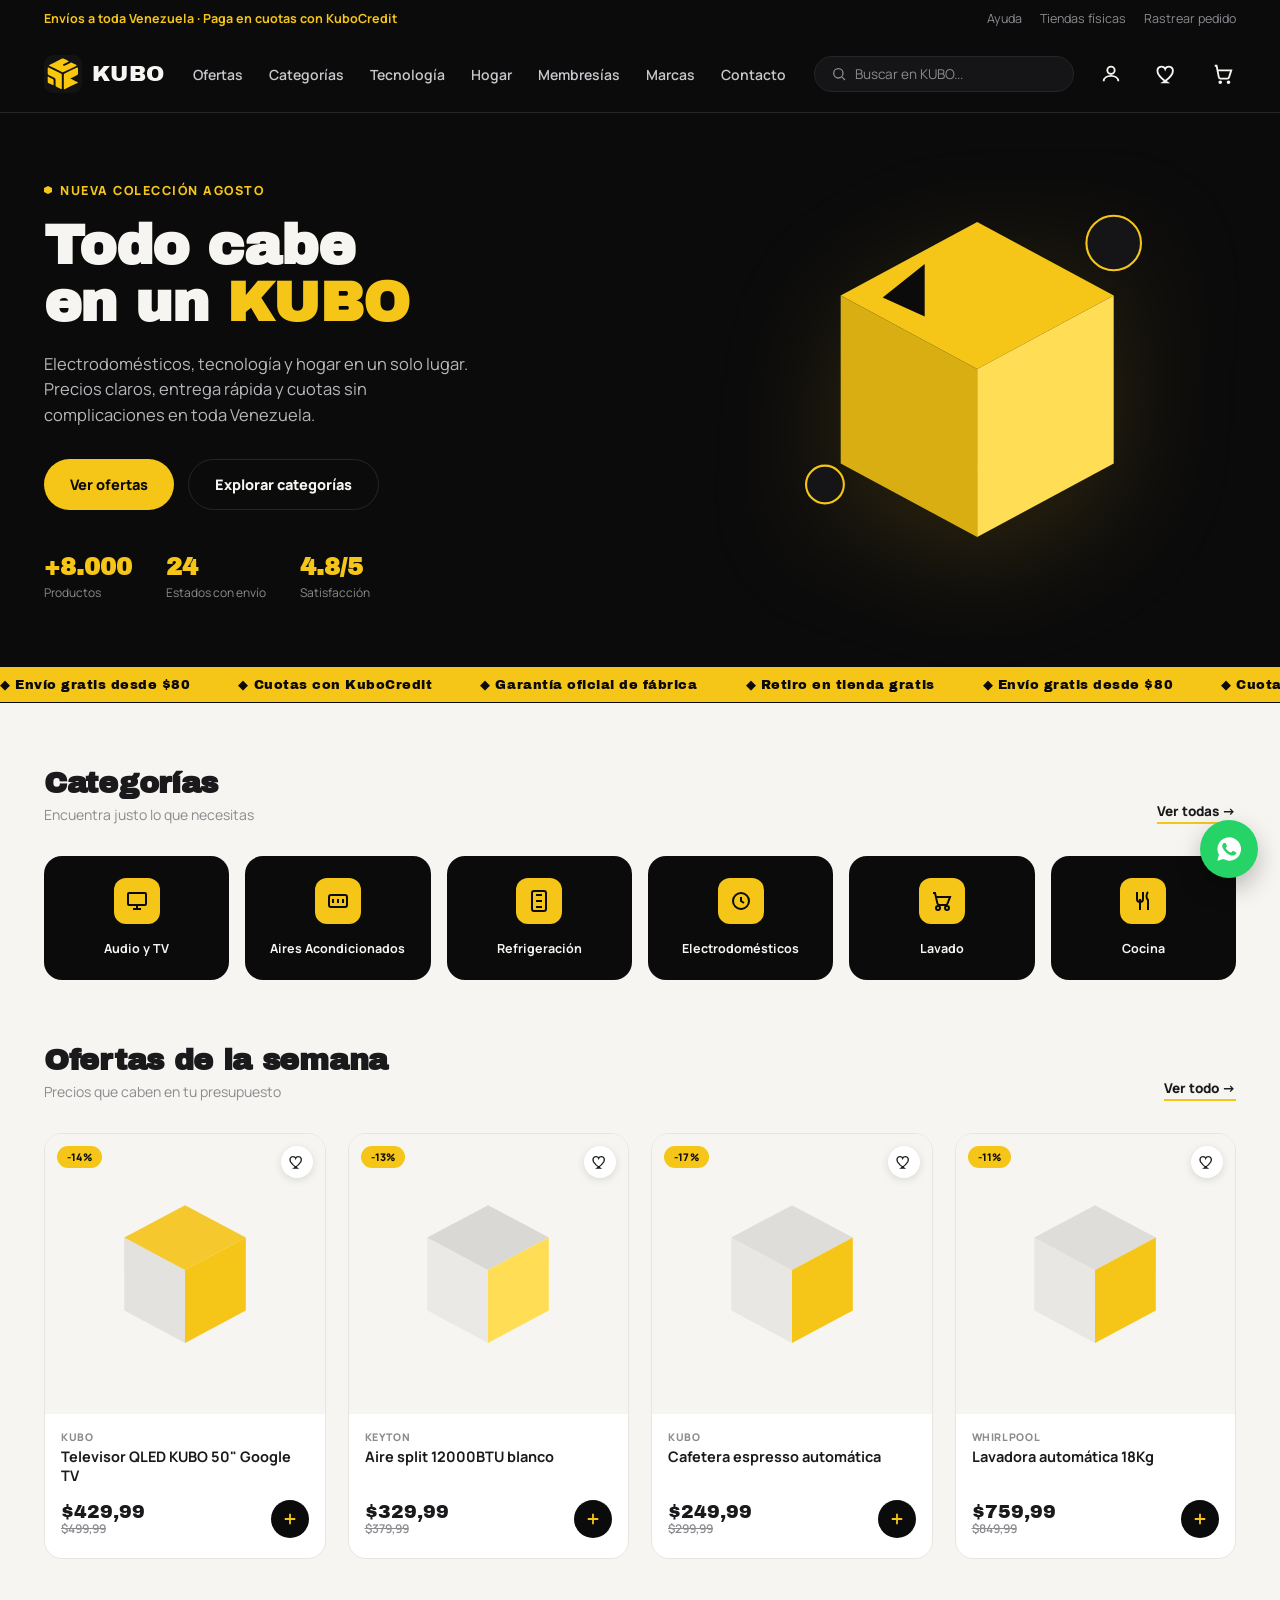
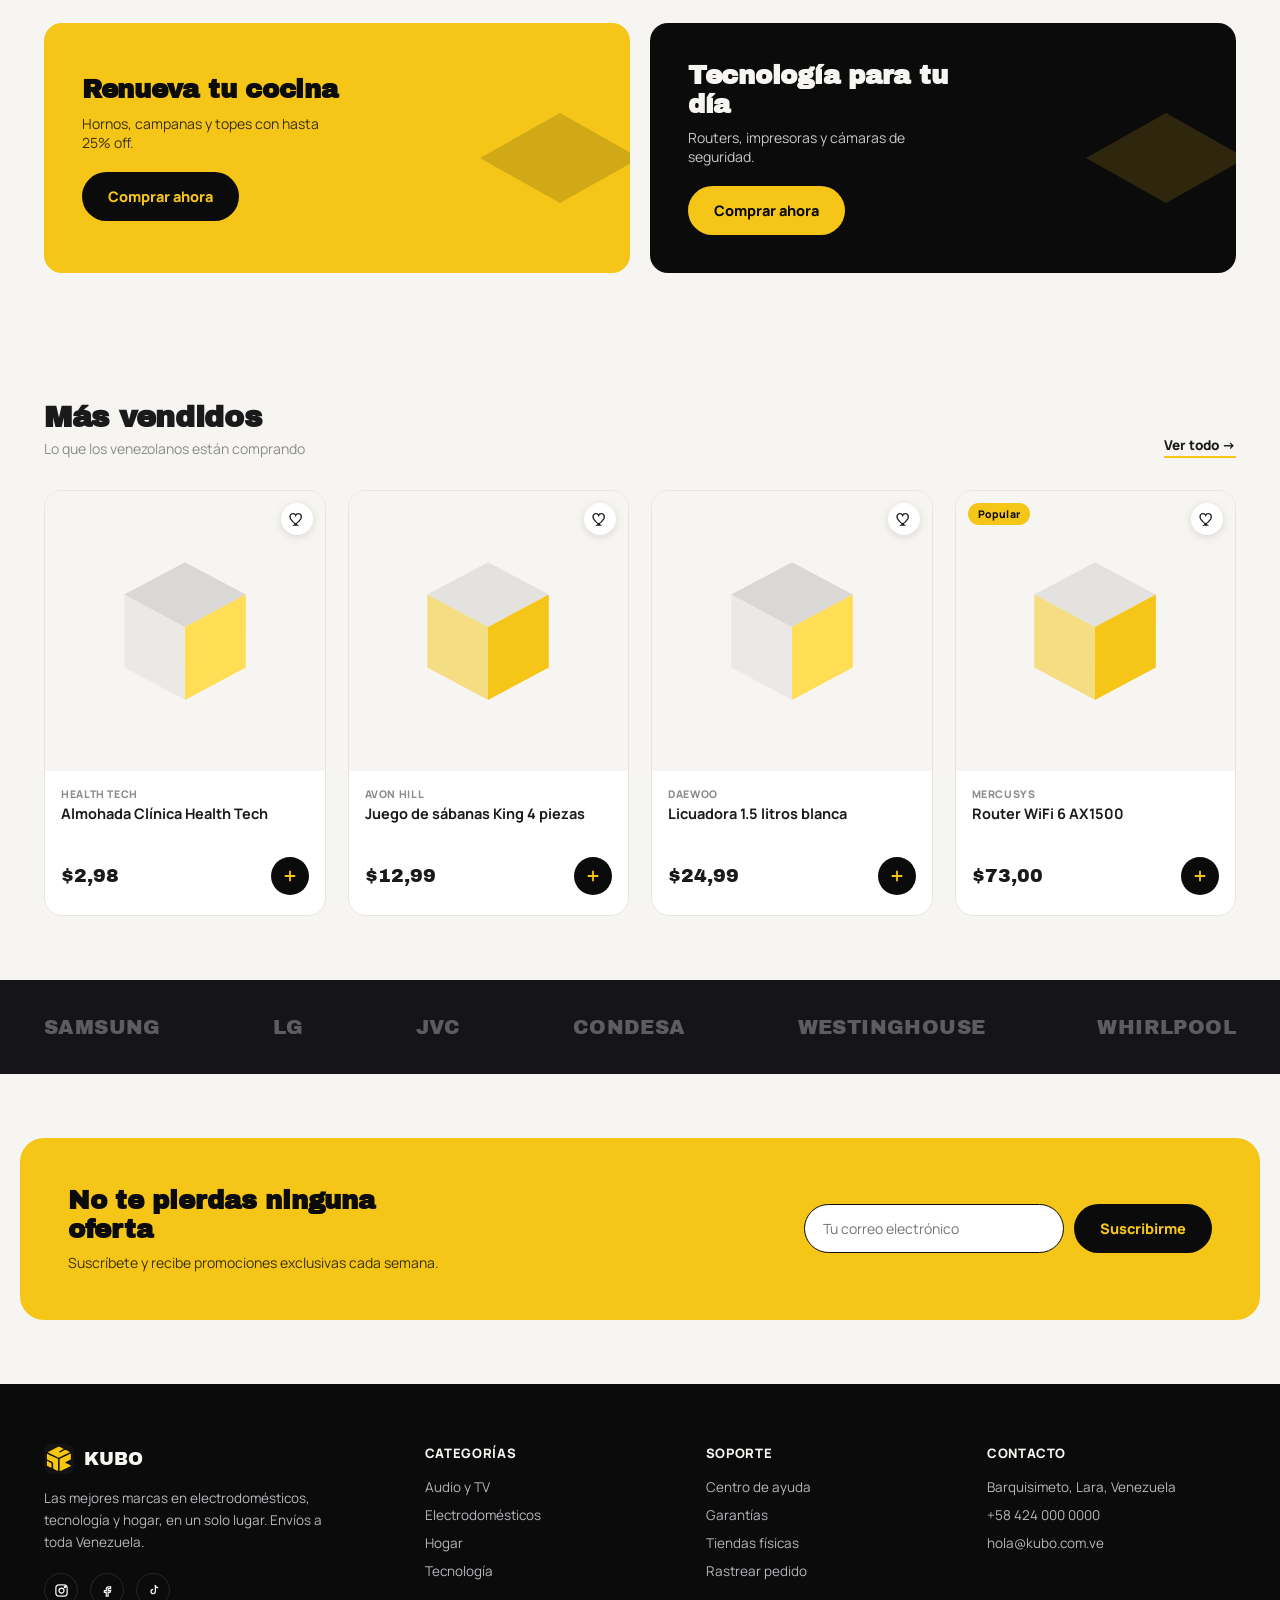
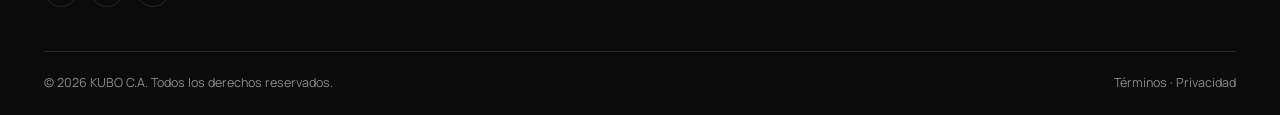
==== index.html @ 1cbffcdc "Add files via upload" ====
<!DOCTYPE html>
<html lang="es">
<head>
<meta charset="UTF-8">
<meta name="viewport" content="width=device-width, initial-scale=1">
<title>KUBO — Todo en un solo cubo</title>
<link rel="icon" type="image/svg+xml" href="assets/logo-kubo.svg">
<link rel="stylesheet" href="assets/style.css">
</head>
<body>

<div class="topbar">
  <div class="wrap">
    <span class="msg">Envíos a toda Venezuela · Paga en cuotas con KuboCredit</span>
    <div class="links">
      <a href="#">Ayuda</a>
      <a href="#">Tiendas físicas</a>
      <a href="#">Rastrear pedido</a>
    </div>
  </div>
</div>

<header class="site">
  <div class="wrap hd-row">
    <a class="logo" href="index.html">
      <img src="assets/logo-kubo.svg" alt="KUBO" class="logo-img">
      <span>KUBO</span>
    </a>
    <nav class="main">
      <a href="catalogo.html">Ofertas</a>
      <a href="catalogo.html">Categorías</a>
      <a href="catalogo.html?categoria=tecnologia">Tecnología</a>
      <a href="catalogo.html?categoria=hogar">Hogar</a>
      <a href="membresias.html">Membresías</a>
      <a href="#marcas">Marcas</a>
      <a href="#contacto">Contacto</a>
    </nav>
    <div class="hd-actions">
      <div class="search-box">
        <svg viewBox="0 0 24 24" fill="none" stroke="currentColor" stroke-width="2" width="16" height="16" style="margin-right:8px;flex-shrink:0;color:#8B8B90"><circle cx="11" cy="11" r="7"/><path d="M21 21l-4.3-4.3"/></svg>
        <input type="text" placeholder="Buscar en KUBO..." data-search-input>
      </div>
      <a class="icon-btn" href="login.html" aria-label="Cuenta">
        <svg viewBox="0 0 24 24" fill="none" stroke="currentColor" stroke-width="2"><circle cx="12" cy="8" r="4"/><path d="M4 20c0-4 4-6 8-6s8 2 8 6"/></svg>
      </a>
      <a class="icon-btn" href="favoritos.html" aria-label="Favoritos">
        <svg viewBox="0 0 24 24" fill="none" stroke="currentColor" stroke-width="2"><path d="M12 21s-7-4.5-9.5-9C.5 8 2 4 6 4c2 0 3.5 1.2 4 2.5C10.5 5.2 12 4 14 4c4 0 5.5 4 3.5 8-2.5 4.5-9.5 9-9.5 9z"/></svg>
        <span class="badge hide" data-fav-badge>0</span>
      </a>
      <a class="icon-btn" href="carrito.html" aria-label="Carrito">
        <svg viewBox="0 0 24 24" fill="none" stroke="currentColor" stroke-width="2"><path d="M3 3h2l2.4 12.4a2 2 0 0 0 2 1.6h7.2a2 2 0 0 0 2-1.6L21 8H6"/><circle cx="9" cy="21" r="1"/><circle cx="18" cy="21" r="1"/></svg>
        <span class="badge hide" data-cart-badge>0</span>
      </a>
      <button class="burger" id="burgerBtn" aria-label="Menú">
        <svg viewBox="0 0 24 24" fill="none" stroke="currentColor" stroke-width="2" width="26" height="26"><path d="M4 6h16M4 12h16M4 18h16"/></svg>
      </button>
    </div>
  </div>
  <div class="mobile-nav" id="mobileNav">
    <div class="mobile-search">
      <input type="text" placeholder="Buscar en KUBO..." data-search-input>
    </div>
    <a href="catalogo.html">Ofertas</a>
    <a href="catalogo.html">Categorías</a>
    <a href="catalogo.html?categoria=tecnologia">Tecnología</a>
    <a href="catalogo.html?categoria=hogar">Hogar</a>
    <a href="membresias.html">Membresías</a>
    <a href="favoritos.html">Favoritos</a>
    <a href="carrito.html">Carrito</a>
  </div>
</header>

<section class="hero">
  <div class="wrap">
    <div>
      <div class="eyebrow">Nueva colección agosto</div>
      <h1 class="hd">Todo cabe<br>en un <em>KUBO</em></h1>
      <p>Electrodomésticos, tecnología y hogar en un solo lugar. Precios claros, entrega rápida y cuotas sin complicaciones en toda Venezuela.</p>
      <div class="cta-row">
        <a href="catalogo.html" class="btn btn-primary">Ver ofertas</a>
        <a href="#categorias" class="btn btn-ghost">Explorar categorías</a>
      </div>
      <div class="hero-stats">
        <div><b>+8.000</b><span>Productos</span></div>
        <div><b>24</b><span>Estados con envío</span></div>
        <div><b>4.8/5</b><span>Satisfacción</span></div>
      </div>
    </div>
    <div class="cube-stage">
      <svg viewBox="0 0 400 400" xmlns="http://www.w3.org/2000/svg">
        <g>
          <path d="M200 40 L330 110 L200 180 L70 110 Z" fill="#F5C518"/>
          <path d="M70 110 L200 180 L200 340 L70 270 Z" fill="#D9AE13"/>
          <path d="M330 110 L200 180 L200 340 L330 270 Z" fill="#FFDD55"/>
          <path d="M150 80 L150 130 L110 112 Z" fill="#0B0B0C"/>
          <circle cx="330" cy="60" r="26" fill="#151517" stroke="#F5C518" stroke-width="2"/>
          <circle cx="55" cy="290" r="18" fill="#151517" stroke="#F5C518" stroke-width="2"/>
        </g>
      </svg>
    </div>
  </div>
</section>

<div class="marquee-strip">
  <div class="marquee-track">
    <span>◆ Envío gratis desde $80</span><span>◆ Cuotas con KuboCredit</span><span>◆ Garantía oficial de fábrica</span><span>◆ Retiro en tienda gratis</span>
    <span>◆ Envío gratis desde $80</span><span>◆ Cuotas con KuboCredit</span><span>◆ Garantía oficial de fábrica</span><span>◆ Retiro en tienda gratis</span>
  </div>
</div>

<section class="section" id="categorias">
  <div class="wrap">
    <div class="section-head">
      <div>
        <h2 class="hd">Categorías</h2>
        <p>Encuentra justo lo que necesitas</p>
      </div>
      <a class="viewall" href="catalogo.html">Ver todas →</a>
    </div>
    <div class="cat-grid" id="catGrid"></div>
  </div>
</section>

<section class="section" id="ofertas" style="padding-top:0;">
  <div class="wrap">
    <div class="section-head">
      <div>
        <h2 class="hd">Ofertas de la semana</h2>
        <p>Precios que caben en tu presupuesto</p>
      </div>
      <a class="viewall" href="catalogo.html">Ver todo →</a>
    </div>
    <div class="prod-grid" id="prodGrid"></div>
  </div>
</section>

<section class="section" style="padding-top:0;">
  <div class="wrap">
    <div class="banner-split">
      <div class="banner-card b1">
        <h3 class="hd">Renueva tu cocina</h3>
        <p>Hornos, campanas y topes con hasta 25% off.</p>
        <a class="btn btn-dark" href="catalogo.html?categoria=cocina">Comprar ahora</a>
        <svg class="deco" viewBox="0 0 200 200"><path d="M100 10 L180 55 L100 100 L20 55 Z" fill="#0B0B0C"/></svg>
      </div>
      <div class="banner-card b2">
        <h3 class="hd">Tecnología para tu día</h3>
        <p>Routers, impresoras y cámaras de seguridad.</p>
        <a class="btn btn-primary" href="catalogo.html?categoria=tecnologia">Comprar ahora</a>
        <svg class="deco" viewBox="0 0 200 200"><path d="M100 10 L180 55 L100 100 L20 55 Z" fill="#F5C518"/></svg>
      </div>
    </div>
  </div>
</section>

<section class="section" id="tecnologia">
  <div class="wrap">
    <div class="section-head">
      <div>
        <h2 class="hd">Más vendidos</h2>
        <p>Lo que los venezolanos están comprando</p>
      </div>
      <a class="viewall" href="catalogo.html">Ver todo →</a>
    </div>
    <div class="prod-grid" id="prodGrid2"></div>
  </div>
</section>

<section class="brand-strip" id="marcas">
  <div class="wrap brand-row">
    <span>SAMSUNG</span><span>LG</span><span>JVC</span><span>CONDESA</span><span>WESTINGHOUSE</span><span>WHIRLPOOL</span>
  </div>
</section>

<div class="news">
  <div>
    <h3 class="hd">No te pierdas ninguna oferta</h3>
    <p>Suscríbete y recibe promociones exclusivas cada semana.</p>
  </div>
  <form onsubmit="showToast('¡Suscripción confirmada!');this.reset();return false;">
    <input type="email" placeholder="Tu correo electrónico" required>
    <button class="btn btn-primary" type="submit">Suscribirme</button>
  </form>
</div>

<footer id="contacto">
  <div class="wrap">
    <div class="f-grid">
      <div>
        <div class="f-logo">
          <img src="assets/logo-kubo.svg" alt="KUBO" class="logo-img">
          <span>KUBO</span>
        </div>
        <p class="desc">Las mejores marcas en electrodomésticos, tecnología y hogar, en un solo lugar. Envíos a toda Venezuela.</p>
        <div class="f-social">
          <a href="#" aria-label="Instagram"><svg viewBox="0 0 24 24" fill="none" stroke="currentColor" stroke-width="2"><rect x="3" y="3" width="18" height="18" rx="5"/><circle cx="12" cy="12" r="4"/><circle cx="17.5" cy="6.5" r="1"/></svg></a>
          <a href="#" aria-label="Facebook"><svg viewBox="0 0 24 24" fill="none" stroke="currentColor" stroke-width="2"><path d="M14 9h3V6h-3a4 4 0 0 0-4 4v2H7v3h3v6h3v-6h3l1-3h-4v-2a1 1 0 0 1 1-1z"/></svg></a>
          <a href="#" aria-label="TikTok"><svg viewBox="0 0 24 24" fill="none" stroke="currentColor" stroke-width="2"><path d="M15 3v10.5a3.5 3.5 0 1 1-3.5-3.5"/><path d="M15 3c0 2.5 2 4.5 4.5 4.5"/></svg></a>
        </div>
      </div>
      <div>
        <h4>Categorías</h4>
        <ul>
          <li><a href="catalogo.html?categoria=audio-tv">Audio y TV</a></li>
          <li><a href="catalogo.html?categoria=electrodomesticos">Electrodomésticos</a></li>
          <li><a href="catalogo.html?categoria=hogar">Hogar</a></li>
          <li><a href="catalogo.html?categoria=tecnologia">Tecnología</a></li>
        </ul>
      </div>
      <div>
        <h4>Soporte</h4>
        <ul>
          <li><a href="#">Centro de ayuda</a></li>
          <li><a href="#">Garantías</a></li>
          <li><a href="#">Tiendas físicas</a></li>
          <li><a href="carrito.html">Rastrear pedido</a></li>
        </ul>
      </div>
      <div>
        <h4>Contacto</h4>
        <ul>
          <li>Barquisimeto, Lara, Venezuela</li>
          <li>+58 424 000 0000</li>
          <li>hola@kubo.com.ve</li>
        </ul>
      </div>
    </div>
    <div class="f-bottom">
      <span>© 2026 KUBO C.A. Todos los derechos reservados.</span>
      <span>Términos · Privacidad</span>
    </div>
  </div>
</footer>

<a class="wa-float" href="https://wa.me/584240000000" target="_blank" aria-label="WhatsApp">
  <svg viewBox="0 0 24 24" fill="currentColor"><path d="M12 2a10 10 0 0 0-8.6 15L2 22l5.2-1.4A10 10 0 1 0 12 2zm5.7 14.2c-.2.7-1.4 1.4-2 1.4-.5.1-1.1.1-1.8-.1-.4-.1-1-.3-1.6-.6-2.9-1.3-4.8-4.2-4.9-4.4-.1-.2-1.2-1.6-1.2-3s.8-2.1 1.1-2.4c.3-.3.6-.3.8-.3h.6c.2 0 .4 0 .6.5.2.5.8 1.9.8 2 .1.2.1.3 0 .5-.1.2-.1.3-.3.5l-.4.5c-.1.2-.3.3-.1.6.2.3.8 1.3 1.7 2.1 1.2 1 2.1 1.4 2.4 1.5.3.1.4.1.6-.1l.9-1c.2-.3.4-.2.7-.1.3.1 1.7.8 2 .9.3.2.5.2.6.3.1.2.1.9-.1 1.6z"/></svg>
</a>

<script src="assets/store.js"></script>
<script>
const catIcons = {
  'audio-tv':'<rect x="3" y="4" width="18" height="12" rx="1"/><path d="M8 20h8M12 16v4"/>',
  'aires':'<rect x="3" y="6" width="18" height="12" rx="2"/><path d="M7 10v4M12 10v4M17 10v4"/>',
  'refrigeracion':'<rect x="5" y="2" width="14" height="20" rx="2"/><path d="M9 6h6M9 12h6M9 18h6"/>',
  'electrodomesticos':'<circle cx="12" cy="12" r="8"/><path d="M12 8v4l3 2"/>',
  'lavado':'<circle cx="8" cy="19" r="2"/><circle cx="17" cy="19" r="2"/><path d="M3 4h2l2.4 10.4a2 2 0 0 0 2 1.6h6.2a2 2 0 0 0 2-1.6L20 8H6"/>',
  'cocina':'<path d="M6 3v7a3 3 0 0 0 6 0V3M9 10v11M17 3c-2 2-2 6 0 8v10"/>',
  'tecnologia':'<rect x="4" y="3" width="16" height="12" rx="1"/><path d="M9 21h6M12 15v6"/>',
  'hogar':'<path d="M4 11l8-7 8 7v9a1 1 0 0 1-1 1h-4v-6H9v6H5a1 1 0 0 1-1-1z"/>'
};
const catGrid = document.getElementById('catGrid');
catGrid.innerHTML = skeletonCatGrid(6);
setTimeout(() => {
  catGrid.innerHTML = CATEGORIES.slice(0,6).map(c => `
    <a class="cat-card" href="catalogo.html?categoria=${c.id}">
      <div class="ic"><svg viewBox="0 0 24 24" fill="none" stroke="currentColor" stroke-width="2">${catIcons[c.id]}</svg></div>
      <span>${c.name}</span>
    </a>`).join('');
}, 400);

const prodGrid = document.getElementById('prodGrid');
prodGrid.innerHTML = skeletonGrid(4);
setTimeout(() => {
  prodGrid.innerHTML = PRODUCTS.filter(p => p.tag).slice(0,4).map(productCardHTML).join('');
}, 550);

const prodGrid2 = document.getElementById('prodGrid2');
prodGrid2.innerHTML = skeletonGrid(4);
setTimeout(() => {
  prodGrid2.innerHTML = [...PRODUCTS].sort((a,b) => b.stock - a.stock).slice(0,4).map(productCardHTML).join('');
}, 700);
</script>

</body>
</html>
---- assets/style.css ----
@import url('https://fonts.googleapis.com/css2?family=Archivo+Black&family=Manrope:wght@400;500;600;700;800&display=swap');
:root{
  --black:#0B0B0C;
  --black-2:#151517;
  --yellow:#F5C518;
  --yellow-2:#FFDD55;
  --paper:#F6F5F1;
  --ink:#1A1A1C;
  --line:#26262A;
  --muted:#8B8B90;
  --radius:18px;
}
*{margin:0;padding:0;box-sizing:border-box;}
html{scroll-behavior:smooth;}
body{font-family:'Manrope',sans-serif;background:var(--paper);color:var(--ink);-webkit-font-smoothing:antialiased;}
img{max-width:100%;display:block;}
a{text-decoration:none;color:inherit;}
ul{list-style:none;}
button{font-family:inherit;}
.wrap{max-width:1240px;margin:0 auto;padding:0 24px;}
.hd{font-family:'Archivo Black',sans-serif;letter-spacing:-0.01em;}

.topbar{background:var(--black);color:var(--paper);font-size:12.5px;}
.topbar .wrap{display:flex;justify-content:space-between;align-items:center;height:36px;}
.topbar .msg{color:var(--yellow);font-weight:700;}
.topbar .links{display:flex;gap:18px;color:var(--muted);}
@media(max-width:720px){.topbar .links{display:none;}}

header.site{background:var(--black);position:sticky;top:0;z-index:50;border-bottom:1px solid var(--line);}
.hd-row{display:flex;align-items:center;gap:28px;height:76px;}
.logo{display:flex;align-items:center;gap:10px;flex-shrink:0;}
.logo svg,.logo-img{width:38px;height:38px;border-radius:9px;display:block;}
.logo span{font-family:'Archivo Black',sans-serif;color:var(--paper);font-size:22px;letter-spacing:0.02em;}
nav.main{display:flex;gap:26px;flex:1;}
nav.main a{color:#C9C9CD;font-size:14px;font-weight:600;white-space:nowrap;transition:color .15s;}
nav.main a:hover,nav.main a.active{color:var(--yellow);}
.hd-actions{display:flex;align-items:center;gap:18px;flex-shrink:0;}
.search-box{display:flex;align-items:center;background:var(--black-2);border:1px solid var(--line);border-radius:100px;padding:8px 16px;width:260px;}
.search-box input{background:none;border:none;outline:none;color:var(--paper);font-size:13.5px;width:100%;font-family:'Manrope';}
.search-box input::placeholder{color:var(--muted);}
.icon-btn{position:relative;color:var(--paper);display:flex;align-items:center;justify-content:center;width:38px;height:38px;}
.icon-btn svg{width:22px;height:22px;}
.badge{position:absolute;top:-2px;right:-2px;background:var(--yellow);color:var(--black);font-size:10px;font-weight:800;border-radius:50%;width:16px;height:16px;display:flex;align-items:center;justify-content:center;}
.badge.hide{display:none;}
.burger{display:none;background:none;border:none;color:var(--paper);}
@media(max-width:980px){nav.main{display:none;}.search-box{display:none;}.burger{display:flex;}}
.mobile-nav{display:none;flex-direction:column;background:var(--black-2);border-top:1px solid var(--line);padding:14px 24px 20px;}
.mobile-nav.open{display:flex;}
.mobile-nav a{color:#C9C9CD;padding:10px 0;font-size:14.5px;font-weight:600;border-bottom:1px solid var(--line);}
.mobile-search{display:flex;background:var(--black);border:1px solid var(--line);border-radius:100px;padding:8px 16px;margin-bottom:12px;}
.mobile-search input{background:none;border:none;outline:none;color:var(--paper);width:100%;font-size:13.5px;}

.hero{background:var(--black);color:var(--paper);position:relative;overflow:hidden;}
.hero .wrap{display:grid;grid-template-columns:1.1fr 0.9fr;align-items:center;gap:40px;padding-top:64px;padding-bottom:64px;}
.eyebrow{display:inline-flex;align-items:center;gap:8px;color:var(--yellow);font-size:12.5px;font-weight:800;letter-spacing:0.12em;text-transform:uppercase;margin-bottom:18px;}
.eyebrow::before{content:"";width:8px;height:8px;background:var(--yellow);display:inline-block;clip-path:polygon(50% 0,100% 25%,100% 75%,50% 100%,0 75%,0 25%);}
.hero h1{font-size:56px;line-height:1.02;font-family:'Archivo Black',sans-serif;letter-spacing:-0.01em;}
.hero h1 em{font-style:normal;color:var(--yellow);}
.hero p{margin-top:20px;color:#B7B7BC;font-size:16.5px;max-width:440px;line-height:1.55;}
.hero .cta-row{display:flex;gap:14px;margin-top:32px;flex-wrap:wrap;}
.btn{display:inline-flex;align-items:center;gap:8px;padding:15px 26px;border-radius:100px;font-weight:800;font-size:14.5px;cursor:pointer;border:none;transition:transform .15s;}
.btn:hover{transform:translateY(-2px);}
.btn-primary{background:var(--yellow);color:var(--black);}
.btn-ghost{background:transparent;color:var(--paper);border:1px solid var(--line);}
.btn-dark{background:var(--black);color:var(--yellow);}
.btn:disabled{opacity:.5;cursor:not-allowed;transform:none;}
.hero-stats{display:flex;gap:34px;margin-top:44px;}
.hero-stats div b{display:block;font-family:'Archivo Black';font-size:24px;color:var(--yellow);}
.hero-stats div span{font-size:12px;color:var(--muted);}
.cube-stage{position:relative;height:420px;display:flex;align-items:center;justify-content:center;}
.cube-stage svg{width:100%;height:100%;filter:drop-shadow(0 30px 60px rgba(245,197,24,0.15));}
@media(max-width:980px){.hero .wrap{grid-template-columns:1fr;padding-top:44px;padding-bottom:40px;text-align:left;}.hero h1{font-size:38px;}.cube-stage{height:260px;order:-1;}}

.pagehead{background:var(--black);color:var(--paper);padding:34px 0;}
.pagehead .wrap{display:flex;justify-content:space-between;align-items:center;flex-wrap:wrap;gap:12px;}
.pagehead h1{font-family:'Archivo Black';font-size:26px;}
.breadcrumb{font-size:12.5px;color:var(--muted);}
.breadcrumb a:hover{color:var(--yellow);}

.marquee-strip{background:var(--yellow);overflow:hidden;border-top:1px solid var(--black);border-bottom:1px solid var(--black);}
.marquee-track{display:flex;gap:48px;white-space:nowrap;padding:10px 0;animation:scroll 22s linear infinite;width:max-content;}
.marquee-track span{font-family:'Archivo Black';font-size:13px;color:var(--black);letter-spacing:0.04em;display:flex;align-items:center;gap:10px;}
@keyframes scroll{from{transform:translateX(0);}to{transform:translateX(-50%);}}

.section{padding:64px 0;}
.section-head{display:flex;justify-content:space-between;align-items:flex-end;margin-bottom:32px;gap:16px;}
.section-head h2{font-family:'Archivo Black';font-size:30px;letter-spacing:-0.01em;}
.section-head p{color:var(--muted);font-size:14px;margin-top:6px;}
.section-head a.viewall{font-weight:800;font-size:13.5px;border-bottom:2px solid var(--yellow);padding-bottom:2px;flex-shrink:0;}
@media(max-width:600px){.section{padding:44px 0;}.section-head h2{font-size:24px;}}

.cat-grid{display:grid;grid-template-columns:repeat(6,1fr);gap:16px;}
.cat-card{background:var(--black);border-radius:var(--radius);padding:22px 16px;text-align:center;transition:transform .18s,background .18s;}
.cat-card:hover{transform:translateY(-4px);background:var(--black-2);}
.cat-card .ic{width:46px;height:46px;margin:0 auto 12px;background:var(--yellow);border-radius:12px;display:flex;align-items:center;justify-content:center;}
.cat-card .ic svg{width:24px;height:24px;color:var(--black);}
.cat-card span{color:var(--paper);font-size:12.5px;font-weight:700;}
@media(max-width:980px){.cat-grid{grid-template-columns:repeat(3,1fr);}}
@media(max-width:520px){.cat-grid{grid-template-columns:repeat(3,1fr);gap:10px;}.cat-card{padding:16px 8px;}.cat-card span{font-size:11px;}}

.prod-grid{display:grid;grid-template-columns:repeat(4,1fr);gap:22px;}
.card{background:#fff;border-radius:var(--radius);overflow:hidden;border:1px solid #E7E5DF;transition:box-shadow .2s,transform .2s;position:relative;}
.card:hover{transform:translateY(-4px);box-shadow:0 18px 40px rgba(0,0,0,0.08);}
.card .tag{position:absolute;top:12px;left:12px;background:var(--yellow);color:var(--black);font-size:10.5px;font-weight:800;padding:4px 10px;border-radius:100px;z-index:2;letter-spacing:.02em;}
.card .imgbox{aspect-ratio:1/1;background:var(--paper);display:flex;align-items:center;justify-content:center;padding:24px;position:relative;}
.card .imgbox svg{width:70%;height:70%;}
.card .imgbox a{display:flex;width:100%;height:100%;align-items:center;justify-content:center;}
.card .fav{position:absolute;top:12px;right:12px;width:32px;height:32px;background:#fff;border-radius:50%;display:flex;align-items:center;justify-content:center;box-shadow:0 2px 8px rgba(0,0,0,0.12);z-index:2;border:none;cursor:pointer;}
.card .fav svg{width:16px;height:16px;color:var(--ink);}
.card .fav.active svg{color:#E23636;fill:#E23636;}
.card .body{padding:16px 16px 20px;}
.card .brand{font-size:10.5px;font-weight:800;color:var(--muted);letter-spacing:.06em;text-transform:uppercase;}
.card .name{font-size:14.5px;font-weight:700;margin-top:4px;line-height:1.3;min-height:38px;}
.card .name a:hover{color:var(--black);text-decoration:underline;}
.card .price-row{display:flex;align-items:center;justify-content:space-between;margin-top:14px;}
.card .price{font-family:'Archivo Black';font-size:19px;}
.card .price small{font-family:'Manrope';font-weight:600;font-size:12px;color:var(--muted);text-decoration:line-through;display:block;margin-top:-2px;}
.addbtn{width:38px;height:38px;border-radius:50%;background:var(--black);color:var(--yellow);border:none;display:flex;align-items:center;justify-content:center;cursor:pointer;transition:background .15s;flex-shrink:0;}
.addbtn:hover{background:var(--yellow);color:var(--black);}
.addbtn svg{width:18px;height:18px;}
@media(max-width:980px){.prod-grid{grid-template-columns:repeat(2,1fr);}}
@media(max-width:520px){.prod-grid{gap:12px;}.card .body{padding:12px;}.card .imgbox{padding:16px;}}

.banner-split{display:grid;grid-template-columns:1fr 1fr;gap:20px;}
.banner-card{border-radius:var(--radius);padding:38px;min-height:220px;display:flex;flex-direction:column;justify-content:center;position:relative;overflow:hidden;}
.banner-card.b1{background:var(--yellow);color:var(--black);}
.banner-card.b2{background:var(--black);color:var(--paper);}
.banner-card h3{font-family:'Archivo Black';font-size:26px;max-width:260px;line-height:1.1;}
.banner-card p{margin-top:10px;font-size:14px;opacity:.8;max-width:260px;}
.banner-card .btn{margin-top:20px;align-self:flex-start;}
.banner-card svg.deco{position:absolute;right:-30px;bottom:-30px;width:200px;height:200px;opacity:.15;}
@media(max-width:820px){.banner-split{grid-template-columns:1fr;}}

.brand-strip{background:var(--black-2);padding:36px 0;}
.brand-row{display:flex;justify-content:space-between;align-items:center;flex-wrap:wrap;gap:28px;}
.brand-row span{font-family:'Archivo Black';color:#5C5C61;font-size:20px;letter-spacing:.02em;transition:color .15s;}
.brand-row span:hover{color:var(--yellow);}

.news{background:var(--yellow);border-radius:24px;padding:48px;display:flex;justify-content:space-between;align-items:center;gap:24px;flex-wrap:wrap;margin:64px auto;max-width:1240px;}
.news h3{font-family:'Archivo Black';font-size:26px;color:var(--black);max-width:360px;line-height:1.15;}
.news p{color:#3A3200;font-size:14px;margin-top:8px;}
.news form{display:flex;gap:10px;}
.news input{padding:14px 18px;border-radius:100px;border:1px solid var(--black);font-family:'Manrope';font-size:14px;width:260px;}
.news .btn-primary{background:var(--black);color:var(--yellow);}
@media(max-width:820px){.news{padding:32px;}.news form{width:100%;}.news input{flex:1;width:auto;}}

footer{background:var(--black);color:#B7B7BC;padding:60px 0 24px;}
.f-grid{display:grid;grid-template-columns:1.4fr 1fr 1fr 1fr;gap:32px;}
.f-logo{display:flex;align-items:center;gap:10px;margin-bottom:14px;}
.f-logo svg,.f-logo .logo-img{width:30px;height:30px;border-radius:8px;display:block;}
.f-logo span{font-family:'Archivo Black';color:var(--paper);font-size:18px;}
footer p.desc{font-size:13.5px;line-height:1.6;max-width:280px;}
footer h4{color:var(--paper);font-size:13px;font-weight:800;letter-spacing:.05em;text-transform:uppercase;margin-bottom:16px;}
footer ul li{margin-bottom:10px;font-size:13.5px;}
footer ul li a:hover{color:var(--yellow);}
.f-social{display:flex;gap:12px;margin-top:20px;}
.f-social a{width:34px;height:34px;border:1px solid var(--line);border-radius:50%;display:flex;align-items:center;justify-content:center;}
.f-social a:hover{background:var(--yellow);border-color:var(--yellow);}
.f-social svg{width:15px;height:15px;color:var(--paper);}
.f-social a:hover svg{color:var(--black);}
.f-bottom{border-top:1px solid var(--line);margin-top:44px;padding-top:22px;display:flex;justify-content:space-between;flex-wrap:wrap;gap:12px;font-size:12.5px;color:var(--muted);}
@media(max-width:820px){.f-grid{grid-template-columns:1fr 1fr;}}
@media(max-width:520px){.f-grid{grid-template-columns:1fr;}}

.wa-float{position:fixed;bottom:22px;right:22px;width:58px;height:58px;background:#25D366;border-radius:50%;display:flex;align-items:center;justify-content:center;box-shadow:0 10px 24px rgba(0,0,0,0.25);z-index:60;}
.wa-float svg{width:28px;height:28px;color:#fff;}

.toast{position:fixed;bottom:24px;left:50%;transform:translateX(-50%) translateY(20px);background:var(--black);color:var(--yellow);padding:14px 26px;border-radius:100px;font-weight:800;font-size:13.5px;opacity:0;pointer-events:none;transition:opacity .25s,transform .25s;z-index:100;box-shadow:0 12px 30px rgba(0,0,0,.3);}
.toast.show{opacity:1;transform:translateX(-50%) translateY(0);}

.reveal{opacity:0;transform:translateY(18px);transition:opacity .6s ease,transform .6s ease;}
.reveal.show{opacity:1;transform:translateY(0);}

.catalog-layout{display:grid;grid-template-columns:272px 1fr;gap:32px;align-items:start;}
.filters{background:#fff;border:1px solid #EBE9E3;border-radius:var(--radius);padding:24px;position:sticky;top:96px;box-shadow:0 1px 2px rgba(20,20,22,0.03);}
.filters .group{padding-bottom:22px;margin-bottom:22px;border-bottom:1px solid #F0EEE8;}
.filters .group:last-of-type{border-bottom:none;margin-bottom:0;padding-bottom:0;}
.filters h3{display:flex;align-items:center;justify-content:space-between;font-size:11.5px;font-weight:800;letter-spacing:.08em;text-transform:uppercase;margin-bottom:16px;color:var(--black);}
.filters h3 .fcount{font-size:10px;font-weight:700;color:var(--muted);letter-spacing:0;text-transform:none;background:var(--paper);border-radius:100px;padding:2px 8px;}
.filters .opt{display:flex;align-items:center;gap:12px;font-size:13.5px;font-weight:600;color:#3A3A3D;padding:9px 8px;cursor:pointer;border-radius:10px;transition:background .15s,color .15s;user-select:none;}
.filters .opt:hover{background:var(--paper);}
.filters .opt input{position:absolute;opacity:0;width:0;height:0;}
.filters .opt .box{width:20px;height:20px;border-radius:7px;border:2px solid #DAD8D1;background:#fff;flex-shrink:0;display:flex;align-items:center;justify-content:center;transition:background .15s,border-color .15s,box-shadow .15s;box-shadow:inset 0 1px 2px rgba(0,0,0,0.02);}
.filters .opt .box svg{width:12px;height:12px;opacity:0;transform:scale(.4);transition:opacity .12s,transform .12s;stroke:var(--black);stroke-width:3.4;}
.filters .opt:hover .box{border-color:#B8B6AE;}
.filters .opt input:checked + .box{background:var(--yellow);border-color:var(--yellow);box-shadow:0 3px 8px rgba(245,197,24,0.35);}
.filters .opt input:checked + .box svg{opacity:1;transform:scale(1);}
.filters .opt input:checked ~ .lbl{color:var(--black);font-weight:800;}
.filters .opt input:focus-visible + .box{outline:2px solid var(--black);outline-offset:2px;}
.filters .opt .lbl{flex:1;}
.filters .opt .ic{width:17px;height:17px;color:var(--muted);flex-shrink:0;}
.filters .opt input:checked ~ .ic{color:var(--black);}
.filters input[type=range]{width:100%;accent-color:var(--black);height:4px;}
.filters .price-vals{display:flex;justify-content:space-between;font-size:12px;color:var(--muted);margin-top:10px;font-weight:700;}
.filters .clear{font-size:12.5px;font-weight:800;color:var(--black);display:flex;align-items:center;gap:6px;cursor:pointer;padding-top:4px;}
.filters .clear svg{width:13px;height:13px;}
.filters .clear:hover{color:#E23636;}
.filters .close-filters{margin-bottom:6px;width:36px;height:36px;border-radius:10px;background:var(--paper);display:flex;align-items:center;justify-content:center;border:1px solid #EBE9E3;color:var(--ink);transition:background .15s;}
.filters .close-filters:hover{background:#EFEDE6;}
.catalog-toolbar{display:flex;justify-content:space-between;align-items:center;margin-bottom:22px;flex-wrap:wrap;gap:12px;}
.catalog-toolbar .count{font-size:13.5px;color:var(--muted);font-weight:600;}
.catalog-toolbar select{padding:10px 14px;border-radius:100px;border:1px solid #E7E5DF;font-family:'Manrope';font-weight:700;font-size:13px;background:#fff;}
.mobile-filter-btn{display:none;background:var(--black);color:var(--yellow);padding:11px 18px;border-radius:100px;font-weight:800;font-size:13px;border:none;align-items:center;gap:8px;}
@media(max-width:900px){
  .catalog-layout{grid-template-columns:1fr;}
  .filters{display:none;position:fixed;inset:0;z-index:70;border-radius:0;overflow-y:auto;top:0;}
  .filters.open{display:block;}
  .mobile-filter-btn{display:inline-flex;}
  .filters .close-filters{display:flex;justify-content:flex-end;margin-bottom:14px;background:none;border:none;}
}
.empty-state{text-align:center;padding:60px 20px;background:#fff;border-radius:var(--radius);border:1px solid #E7E5DF;}
.empty-state svg{width:60px;height:60px;margin:0 auto 16px;color:var(--muted);}
.empty-state h3{font-family:'Archivo Black';font-size:20px;margin-bottom:8px;}
.empty-state p{color:var(--muted);font-size:14px;margin-bottom:20px;}

.pd-grid{display:grid;grid-template-columns:1fr 1fr;gap:52px;align-items:start;}
.pd-gallery{background:#fff;border:1px solid #E7E5DF;border-radius:var(--radius);aspect-ratio:1/1;display:flex;align-items:center;justify-content:center;padding:50px;position:sticky;top:96px;}
.pd-gallery svg{width:75%;height:75%;}
.pd-brand{font-size:12px;font-weight:800;color:var(--muted);letter-spacing:.06em;text-transform:uppercase;}
.pd-name{font-family:'Archivo Black';font-size:30px;margin-top:8px;line-height:1.15;}
.pd-rating{display:flex;align-items:center;gap:8px;margin-top:12px;color:var(--muted);font-size:13px;}
.pd-rating svg{width:16px;height:16px;color:var(--yellow);}
.pd-price{display:flex;align-items:baseline;gap:12px;margin-top:22px;}
.pd-price .now{font-family:'Archivo Black';font-size:36px;}
.pd-price .old{font-size:16px;color:var(--muted);text-decoration:line-through;}
.pd-tag{display:inline-block;background:var(--yellow);color:var(--black);font-size:11px;font-weight:800;padding:5px 12px;border-radius:100px;margin-top:12px;}
.pd-desc{margin-top:22px;color:#4A4A4E;font-size:14.5px;line-height:1.7;}
.pd-qty{display:flex;align-items:center;gap:14px;margin-top:28px;}
.qty-box{display:flex;align-items:center;border:1px solid #E7E5DF;border-radius:100px;background:#fff;}
.qty-box button{width:40px;height:40px;border:none;background:none;font-size:18px;font-weight:800;cursor:pointer;}
.qty-box span{width:36px;text-align:center;font-weight:800;}
.pd-actions{display:flex;gap:12px;margin-top:24px;flex-wrap:wrap;}
.pd-meta{margin-top:32px;border-top:1px solid #E7E5DF;padding-top:22px;display:flex;flex-direction:column;gap:12px;}
.pd-meta .item{display:flex;align-items:center;gap:12px;font-size:13.5px;color:#4A4A4E;}
.pd-meta svg{width:20px;height:20px;color:var(--black);flex-shrink:0;}
@media(max-width:900px){.pd-grid{grid-template-columns:1fr;gap:28px;}.pd-gallery{position:static;}.pd-name{font-size:24px;}.pd-price .now{font-size:28px;}}

.cart-layout{display:grid;grid-template-columns:1fr 340px;gap:32px;align-items:start;}
.cart-item{display:grid;grid-template-columns:90px 1fr auto;gap:16px;align-items:center;background:#fff;border:1px solid #E7E5DF;border-radius:var(--radius);padding:16px;margin-bottom:14px;}
.cart-item .imgbox{background:var(--paper);border-radius:12px;aspect-ratio:1/1;display:flex;align-items:center;justify-content:center;padding:12px;}
.cart-item .imgbox svg{width:100%;height:100%;}
.cart-item .info .brand{font-size:10.5px;font-weight:800;color:var(--muted);letter-spacing:.05em;text-transform:uppercase;}
.cart-item .info .name{font-weight:700;font-size:14.5px;margin-top:2px;}
.cart-item .info .price{font-family:'Archivo Black';font-size:15px;margin-top:8px;}
.cart-item .side{display:flex;flex-direction:column;align-items:flex-end;gap:10px;}
.remove-btn{background:none;border:none;color:var(--muted);font-size:12px;font-weight:700;cursor:pointer;display:flex;align-items:center;gap:5px;}
.remove-btn:hover{color:#E23636;}
.remove-btn svg{width:14px;height:14px;}
.summary-box{background:#fff;border:1px solid #E7E5DF;border-radius:var(--radius);padding:26px;position:sticky;top:96px;}
.summary-box h3{font-family:'Archivo Black';font-size:19px;margin-bottom:20px;}
.summary-row{display:flex;justify-content:space-between;font-size:14px;margin-bottom:12px;color:#4A4A4E;}
.summary-row.total{border-top:1px solid #E7E5DF;margin-top:14px;padding-top:14px;font-weight:800;font-size:16px;color:var(--ink);}
.summary-box .btn{width:100%;justify-content:center;margin-top:18px;}
.promo-row{display:flex;gap:8px;margin:18px 0;}
.promo-row input{flex:1;padding:11px 14px;border-radius:10px;border:1px solid #E7E5DF;font-family:'Manrope';font-size:13px;}
@media(max-width:860px){.cart-layout{grid-template-columns:1fr;}.summary-box{position:static;}.cart-item{grid-template-columns:64px 1fr;}.cart-item .side{grid-column:1/-1;flex-direction:row;justify-content:space-between;align-items:center;}}

.auth-shell{min-height:calc(100vh - 200px);display:flex;align-items:center;justify-content:center;padding:60px 20px;background:var(--paper);}
.auth-card{width:100%;max-width:420px;background:#fff;border:1px solid #EBE9E3;border-radius:22px;padding:40px 36px;box-shadow:0 20px 50px rgba(20,20,22,0.06);}
.auth-logo{display:flex;justify-content:center;margin-bottom:22px;}
.auth-logo svg{width:44px;height:44px;}
.auth-card h1{font-family:'Archivo Black';font-size:24px;text-align:center;letter-spacing:-0.01em;}
.auth-card .sub{text-align:center;color:var(--muted);font-size:13.5px;margin-top:8px;margin-bottom:28px;line-height:1.5;}
.field{margin-bottom:18px;}
.field label{display:block;font-size:12.5px;font-weight:800;margin-bottom:8px;color:var(--ink);}
.field .input-wrap{position:relative;display:flex;align-items:center;}
.field .input-wrap svg{position:absolute;left:14px;width:17px;height:17px;color:var(--muted);pointer-events:none;}
.field input{width:100%;padding:13px 14px 13px 42px;border-radius:12px;border:1.5px solid #E7E5DF;font-family:'Manrope';font-size:14px;background:#fff;transition:border-color .15s;}
.field input:focus{outline:none;border-color:var(--black);}
.field .toggle-pass{position:absolute;right:12px;background:none;border:none;color:var(--muted);cursor:pointer;display:flex;padding:4px;}
.field .toggle-pass svg{position:static;width:17px;height:17px;}
.field .hint{font-size:11.5px;color:var(--muted);margin-top:6px;}
.field .error{font-size:11.5px;color:#E23636;margin-top:6px;display:none;font-weight:700;}
.field.invalid input{border-color:#E23636;}
.field.invalid .error{display:block;}
.row-between{display:flex;justify-content:space-between;align-items:center;margin-bottom:22px;font-size:13px;}
.check-inline{display:flex;align-items:center;gap:8px;color:#4A4A4E;font-weight:600;cursor:pointer;}
.check-inline input{accent-color:var(--black);width:15px;height:15px;}
.link-accent{font-weight:800;color:var(--black);border-bottom:2px solid var(--yellow);}
.link-accent:hover{color:#000;}
.auth-submit{width:100%;justify-content:center;padding:14px;font-size:14.5px;}
.auth-divider{display:flex;align-items:center;gap:14px;margin:26px 0;color:var(--muted);font-size:12px;font-weight:700;}
.auth-divider::before,.auth-divider::after{content:"";flex:1;height:1px;background:#EBE9E3;}
.social-row{display:flex;gap:10px;margin-bottom:26px;}
.social-btn{flex:1;display:flex;align-items:center;justify-content:center;gap:8px;padding:12px;border:1.5px solid #E7E5DF;border-radius:12px;font-weight:700;font-size:13px;background:#fff;cursor:pointer;transition:background .15s;}
.social-btn:hover{background:var(--paper);}
.social-btn svg{width:18px;height:18px;}
.auth-foot{text-align:center;font-size:13.5px;color:var(--muted);}
.strength-bar{display:flex;gap:4px;margin-top:8px;}
.strength-bar span{height:4px;flex:1;border-radius:100px;background:#EBE9E3;transition:background .2s;}
.back-home{display:inline-flex;align-items:center;gap:6px;font-size:13px;font-weight:700;color:var(--muted);margin-bottom:18px;}
.back-home:hover{color:var(--ink);}
.back-home svg{width:15px;height:15px;}
.step-success{text-align:center;}
.step-success .ic{width:64px;height:64px;background:var(--yellow);border-radius:50%;display:flex;align-items:center;justify-content:center;margin:0 auto 18px;}
.step-success .ic svg{width:30px;height:30px;color:var(--black);}
@media(max-width:480px){.auth-card{padding:30px 22px;}}

.acc-layout{display:grid;grid-template-columns:270px 1fr;gap:32px;align-items:start;}
.acc-side{background:#fff;border:1px solid #EBE9E3;border-radius:var(--radius);padding:22px;position:sticky;top:96px;}
.acc-profile{display:flex;align-items:center;gap:12px;padding-bottom:20px;margin-bottom:16px;border-bottom:1px solid #F0EEE8;}
.acc-avatar{width:48px;height:48px;border-radius:50%;background:var(--black);color:var(--yellow);display:flex;align-items:center;justify-content:center;font-family:'Archivo Black';font-size:16px;flex-shrink:0;}
.acc-profile .nm{font-weight:800;font-size:14.5px;}
.acc-profile .em{font-size:12px;color:var(--muted);}
.acc-nav{display:flex;flex-direction:column;gap:3px;}
.acc-nav button{display:flex;align-items:center;gap:12px;padding:11px 12px;border-radius:10px;border:none;background:none;font-family:'Manrope';font-weight:700;font-size:13.5px;color:#4A4A4E;cursor:pointer;text-align:left;transition:background .15s,color .15s;}
.acc-nav button svg{width:18px;height:18px;flex-shrink:0;}
.acc-nav button:hover{background:var(--paper);color:var(--ink);}
.acc-nav button.active{background:var(--black);color:var(--yellow);}
.acc-nav .sep{height:1px;background:#F0EEE8;margin:8px 4px;}
.acc-nav button.danger{color:#E23636;}
.acc-nav button.danger:hover{background:#FEECEC;}

.balance-card{background:var(--black);border-radius:22px;padding:34px;color:var(--paper);position:relative;overflow:hidden;}
.balance-card .top{display:flex;justify-content:space-between;align-items:flex-start;gap:16px;flex-wrap:wrap;}
.balance-card .lbl{font-size:12px;font-weight:800;letter-spacing:.08em;text-transform:uppercase;color:var(--yellow);}
.balance-card .amt{font-family:'Archivo Black';font-size:44px;margin-top:10px;}
.balance-card .chip{background:rgba(245,197,24,0.14);color:var(--yellow);font-size:11.5px;font-weight:800;padding:6px 14px;border-radius:100px;}
.balance-card .bar-wrap{margin-top:26px;}
.balance-card .bar-track{height:8px;background:rgba(255,255,255,0.12);border-radius:100px;overflow:hidden;}
.balance-card .bar-fill{height:100%;background:var(--yellow);border-radius:100px;}
.balance-card .bar-labels{display:flex;justify-content:space-between;font-size:12px;color:#B7B7BC;margin-top:8px;}
.balance-card .actions{display:flex;gap:12px;margin-top:26px;flex-wrap:wrap;}
.balance-card svg.deco{position:absolute;right:-40px;bottom:-40px;width:220px;height:220px;opacity:.08;}
.next-pay{background:#fff;border:1px solid #EBE9E3;border-radius:var(--radius);padding:22px 26px;display:flex;justify-content:space-between;align-items:center;margin-top:18px;flex-wrap:wrap;gap:12px;}
.next-pay .lbl{font-size:12px;font-weight:800;color:var(--muted);text-transform:uppercase;letter-spacing:.05em;}
.next-pay .val{font-family:'Archivo Black';font-size:22px;margin-top:4px;}
.next-pay .date{font-size:13px;color:var(--muted);margin-top:2px;}

.acc-block{background:#fff;border:1px solid #EBE9E3;border-radius:var(--radius);padding:26px;margin-top:22px;}
.acc-block h3{font-family:'Archivo Black';font-size:17px;margin-bottom:18px;}
.mv-row{display:flex;align-items:center;justify-content:space-between;padding:13px 0;border-bottom:1px solid #F4F2EC;gap:12px;}
.mv-row:last-child{border-bottom:none;}
.mv-left{display:flex;align-items:center;gap:12px;}
.mv-ic{width:38px;height:38px;border-radius:10px;display:flex;align-items:center;justify-content:center;flex-shrink:0;}
.mv-ic.pago{background:#FEECEC;color:#E23636;}
.mv-ic.recarga{background:#E9F9EF;color:#2FB86E;}
.mv-ic.compra{background:#FFF6DA;color:#B98900;}
.mv-ic svg{width:18px;height:18px;}
.mv-desc{font-size:13.5px;font-weight:700;}
.mv-date{font-size:12px;color:var(--muted);margin-top:2px;}
.mv-amt{font-family:'Archivo Black';font-size:14.5px;flex-shrink:0;}
.mv-amt.neg{color:var(--ink);}
.mv-amt.pos{color:#2FB86E;}

.ord-row{display:flex;align-items:center;justify-content:space-between;padding:16px 0;border-bottom:1px solid #F4F2EC;flex-wrap:wrap;gap:12px;}
.ord-row:last-child{border-bottom:none;}
.ord-id{font-weight:800;font-size:13.5px;}
.ord-date{font-size:12px;color:var(--muted);margin-top:2px;}
.ord-status{font-size:11px;font-weight:800;padding:5px 12px;border-radius:100px;}
.ord-status.entregado{background:#E9F9EF;color:#2FB86E;}
.ord-status.en-camino{background:#FFF6DA;color:#B98900;}
.ord-total{font-family:'Archivo Black';font-size:15px;}

.addr-card{border:1px solid #EBE9E3;border-radius:14px;padding:18px;margin-bottom:12px;display:flex;justify-content:space-between;align-items:flex-start;gap:12px;}
.addr-card .tag2{font-weight:800;font-size:13px;display:flex;align-items:center;gap:8px;}
.addr-card .tag2 .primary{background:var(--yellow);color:var(--black);font-size:10px;font-weight:800;padding:2px 9px;border-radius:100px;}
.addr-card p{font-size:13px;color:var(--muted);margin-top:6px;max-width:320px;}
.addr-card .edit{font-size:12.5px;font-weight:800;color:var(--black);border-bottom:2px solid var(--yellow);cursor:pointer;flex-shrink:0;}

.acc-tab{display:none;}
.acc-tab.active{display:block;}
@media(max-width:900px){
  .acc-layout{grid-template-columns:1fr;}
  .acc-side{position:static;}
  .acc-nav{flex-direction:row;overflow-x:auto;gap:8px;padding-bottom:4px;}
  .acc-nav button{white-space:nowrap;}
  .acc-nav .sep{display:none;}
  .balance-card .amt{font-size:34px;}
}

@keyframes shimmer{0%{background-position:-400px 0;}100%{background-position:400px 0;}}
.sk{background:linear-gradient(90deg,#EDEBE4 25%,#F5F3ED 37%,#EDEBE4 63%);background-size:800px 100%;animation:shimmer 1.4s ease-in-out infinite;border-radius:8px;}
.sk-card{background:#fff;border-radius:var(--radius);overflow:hidden;border:1px solid #E7E5DF;}
.sk-card .sk-img{aspect-ratio:1/1;border-radius:0;}
.sk-card .sk-body{padding:16px;}
.sk-card .sk-line{height:11px;border-radius:5px;margin-bottom:10px;}
.sk-card .sk-line.w60{width:60%;}
.sk-card .sk-line.w90{width:90%;}
.sk-card .sk-line.w40{width:40%;}
.sk-card .sk-row{display:flex;justify-content:space-between;align-items:center;margin-top:14px;}
.sk-card .sk-price{width:70px;height:19px;border-radius:6px;}
.sk-card .sk-btn{width:38px;height:38px;border-radius:50%;}
.sk-cat{background:var(--black-2);border-radius:var(--radius);padding:22px 16px;display:flex;flex-direction:column;align-items:center;gap:12px;}
.sk-cat .sk{background:linear-gradient(90deg,#232326 25%,#2C2C30 37%,#232326 63%);background-size:800px 100%;}
.sk-cat .sk-ic{width:46px;height:46px;border-radius:12px;}
.sk-cat .sk-txt{width:70%;height:10px;}
.sk-row-item{display:flex;align-items:center;gap:12px;padding:13px 0;border-bottom:1px solid #F4F2EC;}
.sk-row-item .sk-circle{width:38px;height:38px;border-radius:10px;flex-shrink:0;}
.sk-row-item .sk-lines{flex:1;}
.sk-row-item .sk-lines .sk-line{margin-bottom:6px;}
.load-sentinel{height:1px;width:100%;}
.load-more-wrap{display:flex;justify-content:center;padding:30px 0 6px;}
.spinner{width:26px;height:26px;border-radius:50%;border:3px solid #E7E5DF;border-top-color:var(--black);animation:spin .7s linear infinite;}
@keyframes spin{to{transform:rotate(360deg);}}

.filter-search{position:relative;margin-bottom:10px;}
.filter-search svg{position:absolute;left:11px;top:50%;transform:translateY(-50%);width:14px;height:14px;color:var(--muted);}
.filter-search input{width:100%;padding:9px 12px 9px 32px;border-radius:9px;border:1.5px solid #E7E5DF;font-family:'Manrope';font-size:12.5px;background:var(--paper);transition:border-color .15s;}
.filter-search input:focus{outline:none;border-color:var(--black);background:#fff;}
.filter-list{overflow:hidden;transition:max-height .28s ease;position:relative;}
.filter-list.expanded{overflow-y:auto;padding-right:4px;}
.filter-list.expanded::-webkit-scrollbar{width:5px;}
.filter-list.expanded::-webkit-scrollbar-thumb{background:#DAD8D1;border-radius:100px;}
.filter-group-wrap{position:relative;}
.filter-fade{position:absolute;left:0;right:4px;bottom:0;height:28px;background:linear-gradient(to bottom,rgba(255,255,255,0),#fff);pointer-events:none;opacity:1;transition:opacity .2s;}
.filter-fade.hide{opacity:0;}
.filter-list .opt.js-hidden{display:none;}
.show-more-btn{display:flex;align-items:center;gap:6px;font-size:12px;font-weight:800;color:var(--black);margin-top:12px;cursor:pointer;background:none;border:none;padding:6px 4px;border-radius:8px;transition:background .15s;}
.show-more-btn:hover{background:var(--paper);}
.show-more-btn svg{width:13px;height:13px;transition:transform .2s;}
.show-more-btn.open svg{transform:rotate(180deg);}
.no-match{font-size:12.5px;color:var(--muted);padding:10px 4px;}

.mem-hero{background:var(--black);color:var(--paper);padding:64px 0 56px;text-align:center;position:relative;overflow:hidden;}
.mem-hero .eyebrow{justify-content:center;}
.mem-hero h1{font-family:'Archivo Black';font-size:42px;letter-spacing:-0.01em;max-width:640px;margin:0 auto;line-height:1.08;}
.mem-hero p{color:#B7B7BC;font-size:15.5px;max-width:520px;margin:16px auto 0;line-height:1.6;}
.billing-toggle{display:inline-flex;align-items:center;gap:4px;background:var(--black-2);border:1px solid var(--line);border-radius:100px;padding:5px;margin-top:30px;}
.billing-toggle button{padding:9px 20px;border-radius:100px;border:none;background:none;color:#B7B7BC;font-weight:800;font-size:13px;cursor:pointer;transition:background .2s,color .2s;position:relative;}
.billing-toggle button.active{background:var(--yellow);color:var(--black);}
.billing-toggle .save{position:absolute;top:-11px;right:-6px;background:#2FB86E;color:#fff;font-size:9px;font-weight:800;padding:2px 7px;border-radius:100px;white-space:nowrap;}

.plans-grid{display:grid;grid-template-columns:repeat(3,1fr);gap:22px;margin-top:-40px;position:relative;z-index:2;}
.plan-card{background:#fff;border:1px solid #EBE9E3;border-radius:22px;padding:30px 28px;display:flex;flex-direction:column;box-shadow:0 20px 45px rgba(20,20,22,0.05);}
.plan-card.featured{background:var(--black);color:var(--paper);border-color:var(--black);transform:translateY(-14px);box-shadow:0 30px 60px rgba(20,20,22,0.25);}
.plan-badge{align-self:flex-start;background:var(--yellow);color:var(--black);font-size:10.5px;font-weight:800;padding:5px 13px;border-radius:100px;margin-bottom:16px;letter-spacing:.03em;}
.plan-name{font-family:'Archivo Black';font-size:20px;}
.plan-desc{font-size:13px;color:var(--muted);margin-top:6px;line-height:1.5;min-height:36px;}
.plan-card.featured .plan-desc{color:#B7B7BC;}
.plan-price{display:flex;align-items:baseline;gap:6px;margin-top:22px;}
.plan-price .num{font-family:'Archivo Black';font-size:38px;}
.plan-price .per{font-size:13px;color:var(--muted);}
.plan-card.featured .plan-price .per{color:#B7B7BC;}
.plan-old-price{font-size:12.5px;color:var(--muted);text-decoration:line-through;margin-top:2px;}
.plan-card.featured .plan-old-price{color:#8A8A8E;}
.plan-cta{margin-top:22px;width:100%;justify-content:center;}
.plan-features{list-style:none;margin-top:26px;display:flex;flex-direction:column;gap:13px;flex:1;}
.plan-features li{display:flex;align-items:flex-start;gap:10px;font-size:13.5px;line-height:1.4;}
.plan-features li svg{width:16px;height:16px;color:var(--yellow);flex-shrink:0;margin-top:1px;}
.plan-features li.muted{color:var(--muted);}
.plan-features li.muted svg{color:#D8D6CF;}
.plan-card.featured .plan-features li.muted{color:#6E6E72;}
.plan-card.featured .plan-features li.muted svg{color:#3A3A3D;}

.compare-wrap{overflow-x:auto;margin-top:20px;}
.compare-table{width:100%;border-collapse:collapse;min-width:640px;}
.compare-table th,.compare-table td{padding:16px 14px;text-align:center;border-bottom:1px solid #F0EEE8;font-size:13.5px;}
.compare-table th{font-family:'Archivo Black';font-size:13px;font-weight:400;}
.compare-table td:first-child,.compare-table th:first-child{text-align:left;font-weight:700;color:#4A4A4E;min-width:220px;}
.compare-table th:first-child{color:var(--muted);font-family:'Manrope';font-weight:800;font-size:11px;text-transform:uppercase;letter-spacing:.05em;}
.compare-table th.hl{background:var(--paper);border-radius:12px 12px 0 0;}
.compare-table svg.yes{width:18px;height:18px;color:#2FB86E;}
.compare-table svg.no{width:16px;height:16px;color:#D8D6CF;}

.mem-faq{max-width:760px;margin:0 auto;}
.faq-item{border-bottom:1px solid #EBE9E3;}
.faq-q{display:flex;justify-content:space-between;align-items:center;padding:20px 4px;cursor:pointer;font-weight:800;font-size:14.5px;}
.faq-q svg{width:18px;height:18px;flex-shrink:0;transition:transform .2s;color:var(--muted);}
.faq-item.open .faq-q svg{transform:rotate(45deg);}
.faq-a{max-height:0;overflow:hidden;transition:max-height .25s ease;font-size:13.5px;color:var(--muted);line-height:1.6;}
.faq-item.open .faq-a{max-height:200px;padding-bottom:20px;}

.mem-cta{background:var(--yellow);border-radius:24px;padding:50px;text-align:center;margin-top:64px;}
.mem-cta h3{font-family:'Archivo Black';font-size:26px;color:var(--black);}
.mem-cta p{color:#3A3200;font-size:14px;margin-top:10px;max-width:440px;margin-left:auto;margin-right:auto;}
.mem-cta .btn{margin-top:22px;}

.mem-banner{background:linear-gradient(135deg,#1A1A1C,#0B0B0C);border-radius:18px;padding:22px 24px;display:flex;align-items:center;justify-content:space-between;gap:16px;flex-wrap:wrap;color:#fff;margin-bottom:22px;}
.mem-banner .txt b{display:block;font-family:'Archivo Black';font-size:15px;color:var(--yellow);}
.mem-banner .txt span{font-size:12.5px;color:#B7B7BC;}

@media(max-width:980px){
  .plans-grid{grid-template-columns:1fr;margin-top:20px;}
  .plan-card.featured{transform:none;}
  .mem-hero h1{font-size:30px;}
}
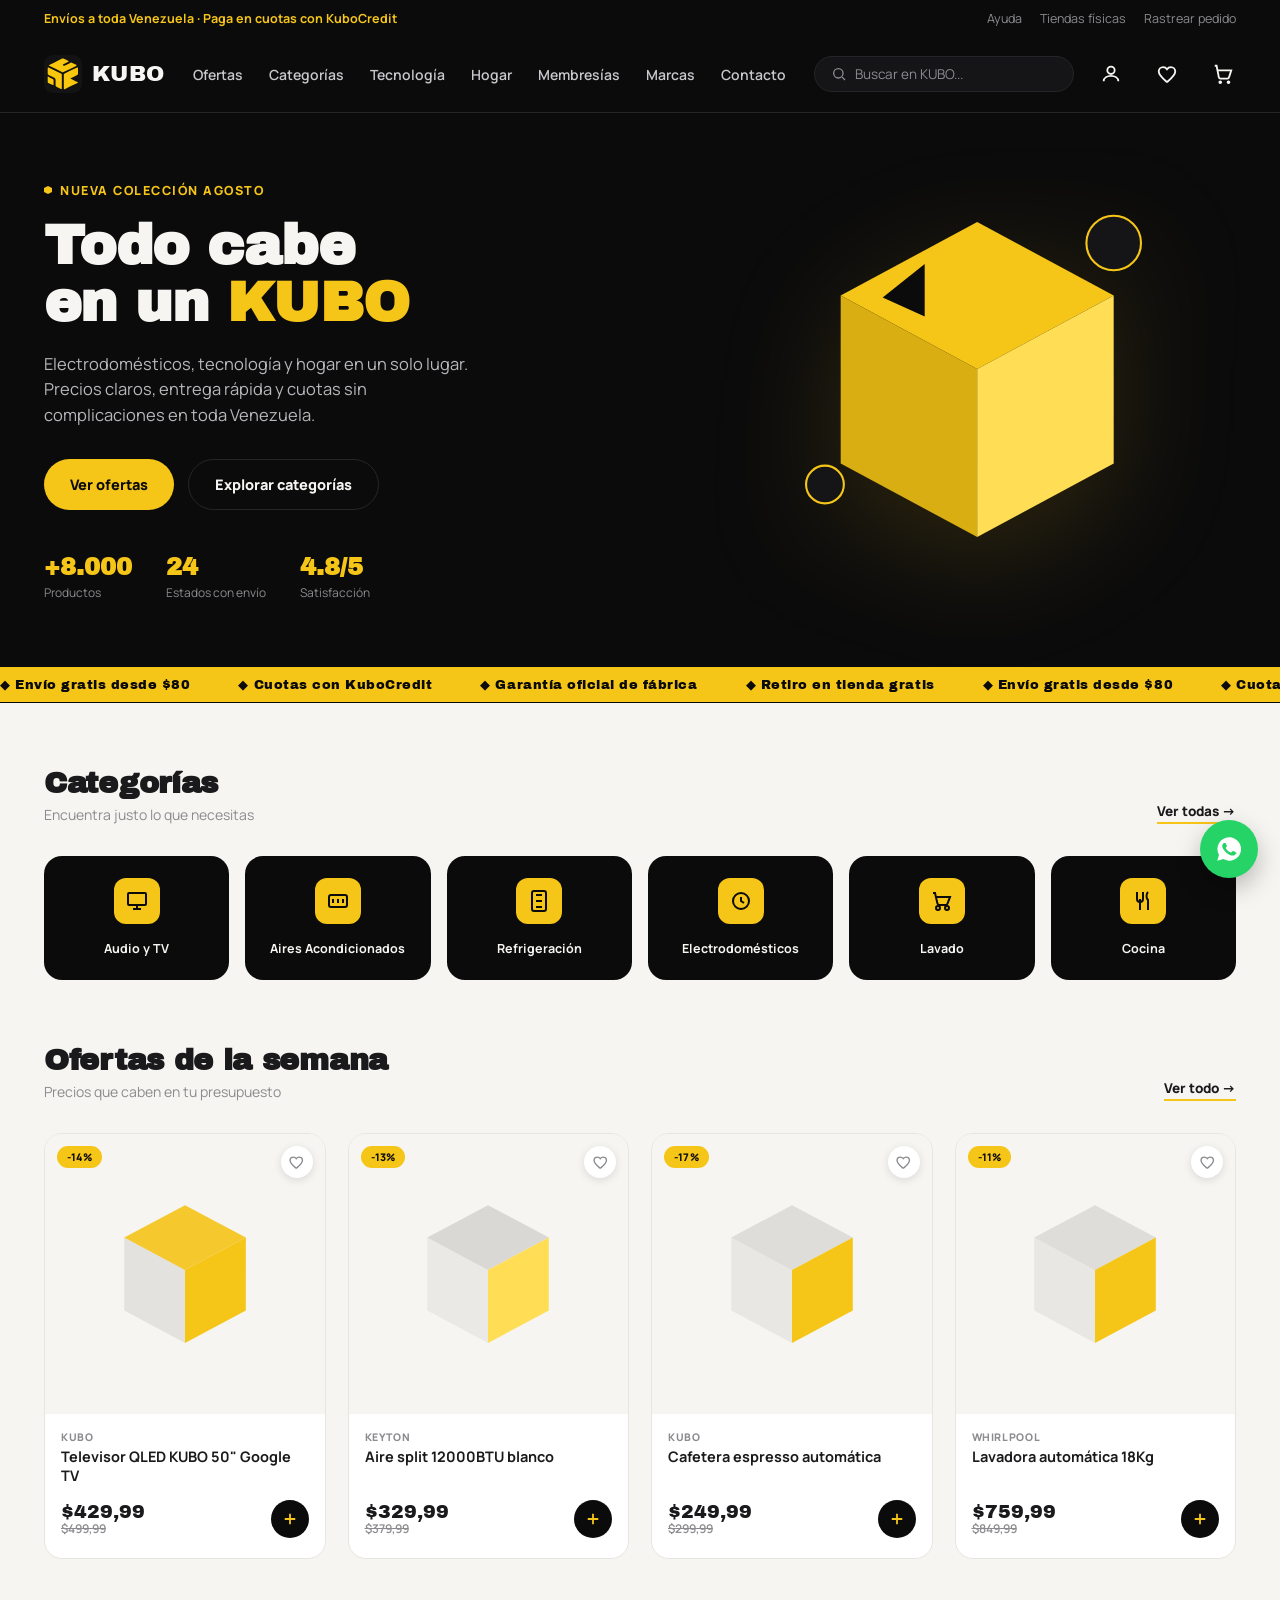
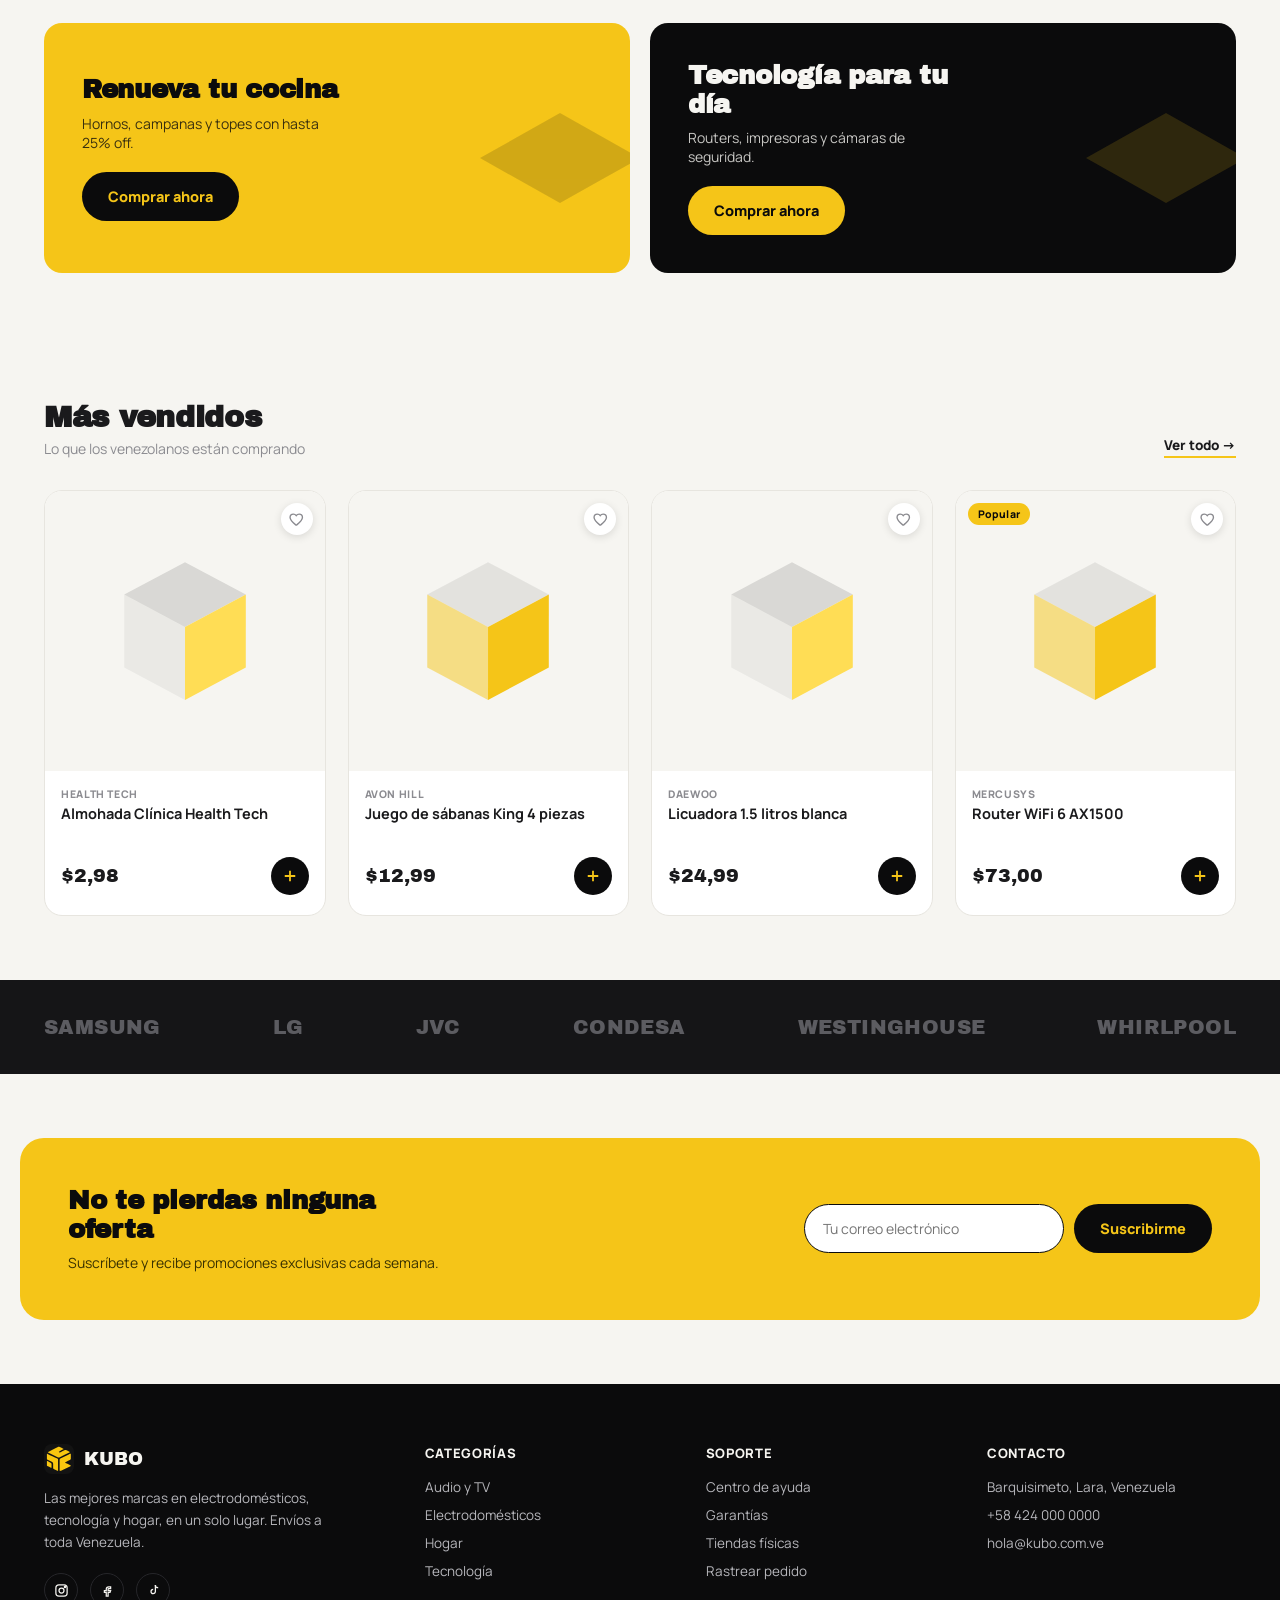
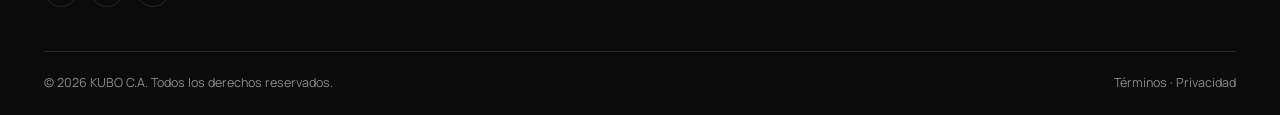
==== commit 58f6e12a: "Add files via upload" ====
--- a/index.html
+++ b/index.html
@@ -44,7 +44,7 @@
         <svg viewBox="0 0 24 24" fill="none" stroke="currentColor" stroke-width="2"><circle cx="12" cy="8" r="4"/><path d="M4 20c0-4 4-6 8-6s8 2 8 6"/></svg>
       </a>
       <a class="icon-btn" href="favoritos.html" aria-label="Favoritos">
-        <svg viewBox="0 0 24 24" fill="none" stroke="currentColor" stroke-width="2"><path d="M12 21s-7-4.5-9.5-9C.5 8 2 4 6 4c2 0 3.5 1.2 4 2.5C10.5 5.2 12 4 14 4c4 0 5.5 4 3.5 8-2.5 4.5-9.5 9-9.5 9z"/></svg>
+        <svg viewBox="0 0 24 24" fill="none" stroke="currentColor" stroke-width="2"><path d="M12 20.5c-.28 0-.55-.1-.76-.3C7.02 16.6 3 13.1 3 9.3 3 6.6 5.1 4.5 7.8 4.5c1.68 0 3.24.86 4.2 2.24.96-1.38 2.52-2.24 4.2-2.24 2.7 0 4.8 2.1 4.8 4.8 0 3.8-4.02 7.3-8.24 10.9-.21.2-.48.3-.76.3z"/></svg>
         <span class="badge hide" data-fav-badge>0</span>
       </a>
       <a class="icon-btn" href="carrito.html" aria-label="Carrito">
--- a/assets/style.css
+++ b/assets/style.css
@@ -18,16 +18,22 @@
 ul{list-style:none;}
 button{font-family:inherit;}
 .wrap{max-width:1240px;margin:0 auto;padding:0 24px;}
+@media(max-width:400px){.wrap{padding:0 16px;}}
 .hd{font-family:'Archivo Black',sans-serif;letter-spacing:-0.01em;}
 
 .topbar{background:var(--black);color:var(--paper);font-size:12.5px;}
-.topbar .wrap{display:flex;justify-content:space-between;align-items:center;height:36px;}
+.topbar .wrap{display:flex;justify-content:space-between;align-items:center;min-height:36px;padding-top:6px;padding-bottom:6px;gap:10px;}
 .topbar .msg{color:var(--yellow);font-weight:700;}
-.topbar .links{display:flex;gap:18px;color:var(--muted);}
+.topbar .links{display:flex;gap:18px;color:var(--muted);flex-shrink:0;}
 @media(max-width:720px){.topbar .links{display:none;}}
+@media(max-width:480px){
+  .topbar{font-size:11px;}
+  .topbar .wrap{justify-content:center;text-align:center;}
+  .topbar .msg{white-space:normal;line-height:1.4;}
+}
 
 header.site{background:var(--black);position:sticky;top:0;z-index:50;border-bottom:1px solid var(--line);}
-.hd-row{display:flex;align-items:center;gap:28px;height:76px;}
+.hd-row{display:flex;align-items:center;justify-content:space-between;gap:28px;height:76px;}
 .logo{display:flex;align-items:center;gap:10px;flex-shrink:0;}
 .logo svg,.logo-img{width:38px;height:38px;border-radius:9px;display:block;}
 .logo span{font-family:'Archivo Black',sans-serif;color:var(--paper);font-size:22px;letter-spacing:0.02em;}
@@ -44,6 +50,15 @@
 .badge.hide{display:none;}
 .burger{display:none;background:none;border:none;color:var(--paper);}
 @media(max-width:980px){nav.main{display:none;}.search-box{display:none;}.burger{display:flex;}}
+@media(max-width:420px){
+  .hd-row{gap:10px;height:66px;}
+  .hd-actions{gap:8px;}
+  .icon-btn{width:32px;height:32px;}
+  .icon-btn svg{width:19px;height:19px;}
+  .logo svg,.logo-img{width:32px;height:32px;}
+  .logo span{font-size:18px;}
+  .burger svg{width:22px;height:22px;}
+}
 .mobile-nav{display:none;flex-direction:column;background:var(--black-2);border-top:1px solid var(--line);padding:14px 24px 20px;}
 .mobile-nav.open{display:flex;}
 .mobile-nav a{color:#C9C9CD;padding:10px 0;font-size:14.5px;font-weight:600;border-bottom:1px solid var(--line);}
@@ -70,6 +85,14 @@
 .cube-stage{position:relative;height:420px;display:flex;align-items:center;justify-content:center;}
 .cube-stage svg{width:100%;height:100%;filter:drop-shadow(0 30px 60px rgba(245,197,24,0.15));}
 @media(max-width:980px){.hero .wrap{grid-template-columns:1fr;padding-top:44px;padding-bottom:40px;text-align:left;}.hero h1{font-size:38px;}.cube-stage{height:260px;order:-1;}}
+@media(max-width:480px){
+  .hero h1{font-size:30px;}
+  .hero-stats{gap:20px;flex-wrap:wrap;}
+  .hero-stats div b{font-size:20px;}
+  .cube-stage{height:200px;}
+  .cta-row{flex-direction:column;align-items:stretch;}
+  .cta-row .btn{width:100%;justify-content:center;}
+}
 
 .pagehead{background:var(--black);color:var(--paper);padding:34px 0;}
 .pagehead .wrap{display:flex;justify-content:space-between;align-items:center;flex-wrap:wrap;gap:12px;}
@@ -97,6 +120,7 @@
 .cat-card span{color:var(--paper);font-size:12.5px;font-weight:700;}
 @media(max-width:980px){.cat-grid{grid-template-columns:repeat(3,1fr);}}
 @media(max-width:520px){.cat-grid{grid-template-columns:repeat(3,1fr);gap:10px;}.cat-card{padding:16px 8px;}.cat-card span{font-size:11px;}}
+@media(max-width:360px){.cat-grid{grid-template-columns:repeat(2,1fr);}}
 
 .prod-grid{display:grid;grid-template-columns:repeat(4,1fr);gap:22px;}
 .card{background:#fff;border-radius:var(--radius);overflow:hidden;border:1px solid #E7E5DF;transition:box-shadow .2s,transform .2s;position:relative;}
@@ -105,9 +129,11 @@
 .card .imgbox{aspect-ratio:1/1;background:var(--paper);display:flex;align-items:center;justify-content:center;padding:24px;position:relative;}
 .card .imgbox svg{width:70%;height:70%;}
 .card .imgbox a{display:flex;width:100%;height:100%;align-items:center;justify-content:center;}
-.card .fav{position:absolute;top:12px;right:12px;width:32px;height:32px;background:#fff;border-radius:50%;display:flex;align-items:center;justify-content:center;box-shadow:0 2px 8px rgba(0,0,0,0.12);z-index:2;border:none;cursor:pointer;}
-.card .fav svg{width:16px;height:16px;color:var(--ink);}
-.card .fav.active svg{color:#E23636;fill:#E23636;}
+.card .fav{position:absolute;top:12px;right:12px;width:32px;height:32px;background:#fff;border-radius:50%;display:flex;align-items:center;justify-content:center;box-shadow:0 2px 8px rgba(0,0,0,0.12);z-index:2;border:none;cursor:pointer;transition:transform .12s;}
+.card .fav:hover{transform:scale(1.08);}
+.card .fav svg{width:16.5px;height:16.5px;color:#8B8B90;stroke-width:2;fill:none;transition:color .15s,fill .15s;}
+.card .fav.active svg{color:#E23636;fill:#E23636;animation:heartPop .35s ease;}
+@keyframes heartPop{0%{transform:scale(1);}35%{transform:scale(1.35);}60%{transform:scale(0.92);}100%{transform:scale(1);}}
 .card .body{padding:16px 16px 20px;}
 .card .brand{font-size:10.5px;font-weight:800;color:var(--muted);letter-spacing:.06em;text-transform:uppercase;}
 .card .name{font-size:14.5px;font-weight:700;margin-top:4px;line-height:1.3;min-height:38px;}
@@ -120,6 +146,7 @@
 .addbtn svg{width:18px;height:18px;}
 @media(max-width:980px){.prod-grid{grid-template-columns:repeat(2,1fr);}}
 @media(max-width:520px){.prod-grid{gap:12px;}.card .body{padding:12px;}.card .imgbox{padding:16px;}}
+@media(max-width:360px){.prod-grid{grid-template-columns:1fr;}.card .imgbox{padding:28px;}}
 
 .banner-split{display:grid;grid-template-columns:1fr 1fr;gap:20px;}
 .banner-card{border-radius:var(--radius);padding:38px;min-height:220px;display:flex;flex-direction:column;justify-content:center;position:relative;overflow:hidden;}
@@ -130,6 +157,7 @@
 .banner-card .btn{margin-top:20px;align-self:flex-start;}
 .banner-card svg.deco{position:absolute;right:-30px;bottom:-30px;width:200px;height:200px;opacity:.15;}
 @media(max-width:820px){.banner-split{grid-template-columns:1fr;}}
+@media(max-width:480px){.banner-card{padding:26px 22px;min-height:180px;}.banner-card h3{font-size:21px;}}
 
 .brand-strip{background:var(--black-2);padding:36px 0;}
 .brand-row{display:flex;justify-content:space-between;align-items:center;flex-wrap:wrap;gap:28px;}
@@ -143,6 +171,7 @@
 .news input{padding:14px 18px;border-radius:100px;border:1px solid var(--black);font-family:'Manrope';font-size:14px;width:260px;}
 .news .btn-primary{background:var(--black);color:var(--yellow);}
 @media(max-width:820px){.news{padding:32px;}.news form{width:100%;}.news input{flex:1;width:auto;}}
+@media(max-width:480px){.news{padding:24px 20px;border-radius:18px;}.news h3{font-size:21px;}.news form{flex-direction:column;}.news .btn{width:100%;justify-content:center;}}
 
 footer{background:var(--black);color:#B7B7BC;padding:60px 0 24px;}
 .f-grid{display:grid;grid-template-columns:1.4fr 1fr 1fr 1fr;gap:32px;}
@@ -172,11 +201,16 @@
 .reveal.show{opacity:1;transform:translateY(0);}
 
 .catalog-layout{display:grid;grid-template-columns:272px 1fr;gap:32px;align-items:start;}
-.filters{background:#fff;border:1px solid #EBE9E3;border-radius:var(--radius);padding:24px;position:sticky;top:96px;box-shadow:0 1px 2px rgba(20,20,22,0.03);}
-.filters .group{padding-bottom:22px;margin-bottom:22px;border-bottom:1px solid #F0EEE8;}
-.filters .group:last-of-type{border-bottom:none;margin-bottom:0;padding-bottom:0;}
-.filters h3{display:flex;align-items:center;justify-content:space-between;font-size:11.5px;font-weight:800;letter-spacing:.08em;text-transform:uppercase;margin-bottom:16px;color:var(--black);}
-.filters h3 .fcount{font-size:10px;font-weight:700;color:var(--muted);letter-spacing:0;text-transform:none;background:var(--paper);border-radius:100px;padding:2px 8px;}
+.filters{background:#fff;border:1px solid #EBE9E3;border-radius:var(--radius);padding:22px;position:sticky;top:96px;box-shadow:0 1px 2px rgba(20,20,22,0.03);}
+.filters-head{display:flex;align-items:center;justify-content:space-between;margin-bottom:4px;}
+.filters-head h2{font-family:'Archivo Black';font-size:16px;}
+.filters .group{padding:20px 0;margin-bottom:0;border-bottom:1px solid #F0EEE8;}
+.filters .group:first-of-type{padding-top:16px;}
+.filters .group:last-of-type{border-bottom:none;}
+.filters h3{display:flex;align-items:center;gap:9px;font-size:11.5px;font-weight:800;letter-spacing:.07em;text-transform:uppercase;margin-bottom:16px;color:var(--black);}
+.filters h3 .h3-ic{width:22px;height:22px;border-radius:7px;background:var(--paper);display:flex;align-items:center;justify-content:center;flex-shrink:0;}
+.filters h3 .h3-ic svg{width:12px;height:12px;color:var(--black);}
+.filters h3 .fcount{margin-left:auto;font-size:10px;font-weight:700;color:var(--muted);letter-spacing:0;text-transform:none;background:var(--paper);border-radius:100px;padding:2px 8px;}
 .filters .opt{display:flex;align-items:center;gap:12px;font-size:13.5px;font-weight:600;color:#3A3A3D;padding:9px 8px;cursor:pointer;border-radius:10px;transition:background .15s,color .15s;user-select:none;}
 .filters .opt:hover{background:var(--paper);}
 .filters .opt input{position:absolute;opacity:0;width:0;height:0;}
@@ -192,22 +226,37 @@
 .filters .opt input:checked ~ .ic{color:var(--black);}
 .filters input[type=range]{width:100%;accent-color:var(--black);height:4px;}
 .filters .price-vals{display:flex;justify-content:space-between;font-size:12px;color:var(--muted);margin-top:10px;font-weight:700;}
-.filters .clear{font-size:12.5px;font-weight:800;color:var(--black);display:flex;align-items:center;gap:6px;cursor:pointer;padding-top:4px;}
+.filters .clear{font-size:12.5px;font-weight:800;color:var(--black);display:flex;align-items:center;gap:6px;cursor:pointer;padding:14px 2px 2px;background:none;border:none;width:100%;justify-content:center;border-radius:9px;transition:background .15s,color .15s;}
 .filters .clear svg{width:13px;height:13px;}
-.filters .clear:hover{color:#E23636;}
-.filters .close-filters{margin-bottom:6px;width:36px;height:36px;border-radius:10px;background:var(--paper);display:flex;align-items:center;justify-content:center;border:1px solid #EBE9E3;color:var(--ink);transition:background .15s;}
+.filters .clear:hover{color:#E23636;background:#FEECEC;}
+.filters .close-filters{display:none;width:32px;height:32px;border-radius:9px;background:var(--paper);align-items:center;justify-content:center;border:1px solid #EBE9E3;color:var(--ink);transition:background .15s;}
 .filters .close-filters:hover{background:#EFEDE6;}
 .catalog-toolbar{display:flex;justify-content:space-between;align-items:center;margin-bottom:22px;flex-wrap:wrap;gap:12px;}
 .catalog-toolbar .count{font-size:13.5px;color:var(--muted);font-weight:600;}
-.catalog-toolbar select{padding:10px 14px;border-radius:100px;border:1px solid #E7E5DF;font-family:'Manrope';font-weight:700;font-size:13px;background:#fff;}
+.sort-wrap{position:relative;display:inline-flex;align-items:center;}
+.sort-wrap svg{position:absolute;right:14px;width:14px;height:14px;color:var(--ink);pointer-events:none;}
+.catalog-toolbar select{appearance:none;-webkit-appearance:none;padding:11px 38px 11px 18px;border-radius:100px;border:1.5px solid #E7E5DF;font-family:'Manrope';font-weight:700;font-size:13px;background:#fff;color:var(--ink);cursor:pointer;transition:border-color .15s,box-shadow .15s;}
+.catalog-toolbar select:hover{border-color:#C9C7C0;}
+.catalog-toolbar select:focus{outline:none;border-color:var(--black);box-shadow:0 0 0 3px rgba(11,11,12,0.08);}
 .mobile-filter-btn{display:none;background:var(--black);color:var(--yellow);padding:11px 18px;border-radius:100px;font-weight:800;font-size:13px;border:none;align-items:center;gap:8px;}
+.mobile-filter-btn .n{background:var(--yellow);color:var(--black);border-radius:50%;width:18px;height:18px;display:flex;align-items:center;justify-content:center;font-size:10.5px;}
+.filters-mobile-footer{display:none;}
+.active-chips{display:flex;flex-wrap:wrap;gap:8px;margin-bottom:18px;}
+.active-chips:empty{display:none;margin-bottom:0;}
+.chip{display:flex;align-items:center;gap:7px;background:#fff;border:1.5px solid #E7E5DF;padding:7px 8px 7px 14px;border-radius:100px;font-size:12.5px;font-weight:700;color:var(--ink);}
+.chip button{width:18px;height:18px;border-radius:50%;background:var(--paper);border:none;display:flex;align-items:center;justify-content:center;cursor:pointer;flex-shrink:0;}
+.chip button svg{width:9px;height:9px;stroke:var(--ink);stroke-width:3;}
+.chip button:hover{background:#E7E5DF;}
+.chip.clear-all{background:var(--black);color:var(--yellow);border-color:var(--black);cursor:pointer;padding:7px 16px;}
 @media(max-width:900px){
   .catalog-layout{grid-template-columns:1fr;}
-  .filters{display:none;position:fixed;inset:0;z-index:70;border-radius:0;overflow-y:auto;top:0;}
+  .filters{display:none;position:fixed;inset:0;z-index:70;border-radius:0;overflow-y:auto;top:0;padding:20px 20px 100px;}
   .filters.open{display:block;}
   .mobile-filter-btn{display:inline-flex;}
-  .filters .close-filters{display:flex;justify-content:flex-end;margin-bottom:14px;background:none;border:none;}
-}
+  .filters .close-filters{display:flex;}
+  .filters-mobile-footer{display:flex;gap:10px;position:fixed;left:0;right:0;bottom:0;background:#fff;padding:14px 20px;box-shadow:0 -6px 20px rgba(0,0,0,0.08);z-index:2;}
+}
+
 .empty-state{text-align:center;padding:60px 20px;background:#fff;border-radius:var(--radius);border:1px solid #E7E5DF;}
 .empty-state svg{width:60px;height:60px;margin:0 auto 16px;color:var(--muted);}
 .empty-state h3{font-family:'Archivo Black';font-size:20px;margin-bottom:8px;}
@@ -239,10 +288,12 @@
 .cart-item{display:grid;grid-template-columns:90px 1fr auto;gap:16px;align-items:center;background:#fff;border:1px solid #E7E5DF;border-radius:var(--radius);padding:16px;margin-bottom:14px;}
 .cart-item .imgbox{background:var(--paper);border-radius:12px;aspect-ratio:1/1;display:flex;align-items:center;justify-content:center;padding:12px;}
 .cart-item .imgbox svg{width:100%;height:100%;}
-.cart-item .info .brand{font-size:10.5px;font-weight:800;color:var(--muted);letter-spacing:.05em;text-transform:uppercase;}
-.cart-item .info .name{font-weight:700;font-size:14.5px;margin-top:2px;}
+.cart-item .info{min-width:0;}
+.cart-item .info .brand{font-size:10.5px;font-weight:800;color:var(--muted);letter-spacing:.05em;text-transform:uppercase;overflow:hidden;text-overflow:ellipsis;white-space:nowrap;}
+.cart-item .info .name{font-weight:700;font-size:14.5px;margin-top:2px;line-height:1.35;}
+.cart-item .info .name a{display:-webkit-box;-webkit-line-clamp:2;-webkit-box-orient:vertical;overflow:hidden;}
 .cart-item .info .price{font-family:'Archivo Black';font-size:15px;margin-top:8px;}
-.cart-item .side{display:flex;flex-direction:column;align-items:flex-end;gap:10px;}
+.cart-item .side{display:flex;flex-direction:column;align-items:flex-end;gap:10px;flex-shrink:0;}
 .remove-btn{background:none;border:none;color:var(--muted);font-size:12px;font-weight:700;cursor:pointer;display:flex;align-items:center;gap:5px;}
 .remove-btn:hover{color:#E23636;}
 .remove-btn svg{width:14px;height:14px;}
@@ -254,6 +305,16 @@
 .promo-row{display:flex;gap:8px;margin:18px 0;}
 .promo-row input{flex:1;padding:11px 14px;border-radius:10px;border:1px solid #E7E5DF;font-family:'Manrope';font-size:13px;}
 @media(max-width:860px){.cart-layout{grid-template-columns:1fr;}.summary-box{position:static;}.cart-item{grid-template-columns:64px 1fr;}.cart-item .side{grid-column:1/-1;flex-direction:row;justify-content:space-between;align-items:center;}}
+@media(max-width:420px){
+  .cart-item{grid-template-columns:56px 1fr;gap:12px;padding:12px;}
+  .cart-item .info .name{font-size:13.5px;}
+  .cart-item .info .price{font-size:14px;}
+  .qty-box button{width:34px;height:34px;}
+  .qty-box span{width:28px;font-size:13px;}
+  .promo-row{flex-direction:column;}
+  .promo-row button{width:100%;justify-content:center;}
+  .summary-box{padding:20px;}
+}
 
 .auth-shell{min-height:calc(100vh - 200px);display:flex;align-items:center;justify-content:center;padding:60px 20px;background:var(--paper);}
 .auth-card{width:100%;max-width:420px;background:#fff;border:1px solid #EBE9E3;border-radius:22px;padding:40px 36px;box-shadow:0 20px 50px rgba(20,20,22,0.06);}
@@ -331,13 +392,14 @@
 .acc-block h3{font-family:'Archivo Black';font-size:17px;margin-bottom:18px;}
 .mv-row{display:flex;align-items:center;justify-content:space-between;padding:13px 0;border-bottom:1px solid #F4F2EC;gap:12px;}
 .mv-row:last-child{border-bottom:none;}
-.mv-left{display:flex;align-items:center;gap:12px;}
+.mv-left{display:flex;align-items:center;gap:12px;min-width:0;flex:1;}
 .mv-ic{width:38px;height:38px;border-radius:10px;display:flex;align-items:center;justify-content:center;flex-shrink:0;}
 .mv-ic.pago{background:#FEECEC;color:#E23636;}
 .mv-ic.recarga{background:#E9F9EF;color:#2FB86E;}
 .mv-ic.compra{background:#FFF6DA;color:#B98900;}
 .mv-ic svg{width:18px;height:18px;}
-.mv-desc{font-size:13.5px;font-weight:700;}
+.mv-left > div{min-width:0;}
+.mv-desc{font-size:13.5px;font-weight:700;overflow:hidden;text-overflow:ellipsis;white-space:nowrap;}
 .mv-date{font-size:12px;color:var(--muted);margin-top:2px;}
 .mv-amt{font-family:'Archivo Black';font-size:14.5px;flex-shrink:0;}
 .mv-amt.neg{color:var(--ink);}
@@ -345,14 +407,16 @@
 
 .ord-row{display:flex;align-items:center;justify-content:space-between;padding:16px 0;border-bottom:1px solid #F4F2EC;flex-wrap:wrap;gap:12px;}
 .ord-row:last-child{border-bottom:none;}
+.ord-row > div:first-child{min-width:0;flex:1 1 160px;}
 .ord-id{font-weight:800;font-size:13.5px;}
-.ord-date{font-size:12px;color:var(--muted);margin-top:2px;}
-.ord-status{font-size:11px;font-weight:800;padding:5px 12px;border-radius:100px;}
+.ord-date{font-size:12px;color:var(--muted);margin-top:2px;overflow:hidden;text-overflow:ellipsis;white-space:nowrap;}
+.ord-status{font-size:11px;font-weight:800;padding:5px 12px;border-radius:100px;flex-shrink:0;}
 .ord-status.entregado{background:#E9F9EF;color:#2FB86E;}
 .ord-status.en-camino{background:#FFF6DA;color:#B98900;}
-.ord-total{font-family:'Archivo Black';font-size:15px;}
-
-.addr-card{border:1px solid #EBE9E3;border-radius:14px;padding:18px;margin-bottom:12px;display:flex;justify-content:space-between;align-items:flex-start;gap:12px;}
+.ord-total{font-family:'Archivo Black';font-size:15px;flex-shrink:0;}
+
+.addr-card{border:1px solid #EBE9E3;border-radius:14px;padding:18px;margin-bottom:12px;display:flex;justify-content:space-between;align-items:flex-start;gap:12px;flex-wrap:wrap;}
+.addr-card > div:first-child{min-width:0;flex:1 1 200px;}
 .addr-card .tag2{font-weight:800;font-size:13px;display:flex;align-items:center;gap:8px;}
 .addr-card .tag2 .primary{background:var(--yellow);color:var(--black);font-size:10px;font-weight:800;padding:2px 9px;border-radius:100px;}
 .addr-card p{font-size:13px;color:var(--muted);margin-top:6px;max-width:320px;}
@@ -367,6 +431,21 @@
   .acc-nav button{white-space:nowrap;}
   .acc-nav .sep{display:none;}
   .balance-card .amt{font-size:34px;}
+}
+@media(max-width:480px){
+  .balance-card{padding:24px 20px;}
+  .balance-card .amt{font-size:28px;}
+  .balance-card .actions{flex-direction:column;}
+  .balance-card .actions .btn{width:100%;justify-content:center;}
+  .next-pay{flex-direction:column;align-items:stretch;text-align:center;}
+  .next-pay .btn{width:100%;justify-content:center;}
+  .acc-block{padding:20px 18px;}
+  .mv-row{flex-wrap:wrap;}
+  .mv-amt{margin-left:50px;}
+  .ord-row{padding:14px 0;}
+  .ord-total{margin-left:auto;}
+  .mem-banner{padding:18px;flex-direction:column;align-items:flex-start;}
+  .mem-banner .btn{width:100%;justify-content:center;}
 }
 
 @keyframes shimmer{0%{background-position:-400px 0;}100%{background-position:400px 0;}}
@@ -406,10 +485,12 @@
 .filter-fade{position:absolute;left:0;right:4px;bottom:0;height:28px;background:linear-gradient(to bottom,rgba(255,255,255,0),#fff);pointer-events:none;opacity:1;transition:opacity .2s;}
 .filter-fade.hide{opacity:0;}
 .filter-list .opt.js-hidden{display:none;}
-.show-more-btn{display:flex;align-items:center;gap:6px;font-size:12px;font-weight:800;color:var(--black);margin-top:12px;cursor:pointer;background:none;border:none;padding:6px 4px;border-radius:8px;transition:background .15s;}
-.show-more-btn:hover{background:var(--paper);}
-.show-more-btn svg{width:13px;height:13px;transition:transform .2s;}
-.show-more-btn.open svg{transform:rotate(180deg);}
+.show-more-btn{display:flex;align-items:center;gap:8px;font-size:12.5px;font-weight:800;color:var(--black);margin-top:12px;cursor:pointer;background:none;border:none;padding:7px 6px;border-radius:9px;transition:background .15s,gap .15s;width:100%;}
+.show-more-btn:hover{background:var(--paper);gap:10px;}
+.show-more-btn .chev{width:22px;height:22px;border-radius:50%;background:var(--paper);display:flex;align-items:center;justify-content:center;flex-shrink:0;transition:background .15s,transform .25s;}
+.show-more-btn:hover .chev{background:#EFEDE6;}
+.show-more-btn.open .chev{transform:rotate(180deg);}
+.show-more-btn .chev svg{width:11px;height:11px;stroke:var(--black);stroke-width:3;}
 .no-match{font-size:12.5px;color:var(--muted);padding:10px 4px;}
 
 .mem-hero{background:var(--black);color:var(--paper);padding:64px 0 56px;text-align:center;position:relative;overflow:hidden;}
@@ -475,3 +556,15 @@
   .plan-card.featured{transform:none;}
   .mem-hero h1{font-size:30px;}
 }
+@media(max-width:480px){
+  .mem-hero{padding:44px 0 40px;}
+  .mem-hero h1{font-size:24px;}
+  .mem-hero p{font-size:14px;}
+  .billing-toggle{flex-direction:column;padding:6px;width:100%;max-width:280px;}
+  .billing-toggle button{width:100%;}
+  .billing-toggle .save{position:static;display:inline-block;margin-left:8px;}
+  .plan-card{padding:24px 20px;}
+  .plan-price .num{font-size:30px;}
+  .mem-cta{padding:32px 22px;}
+  .mem-cta h3{font-size:21px;}
+}
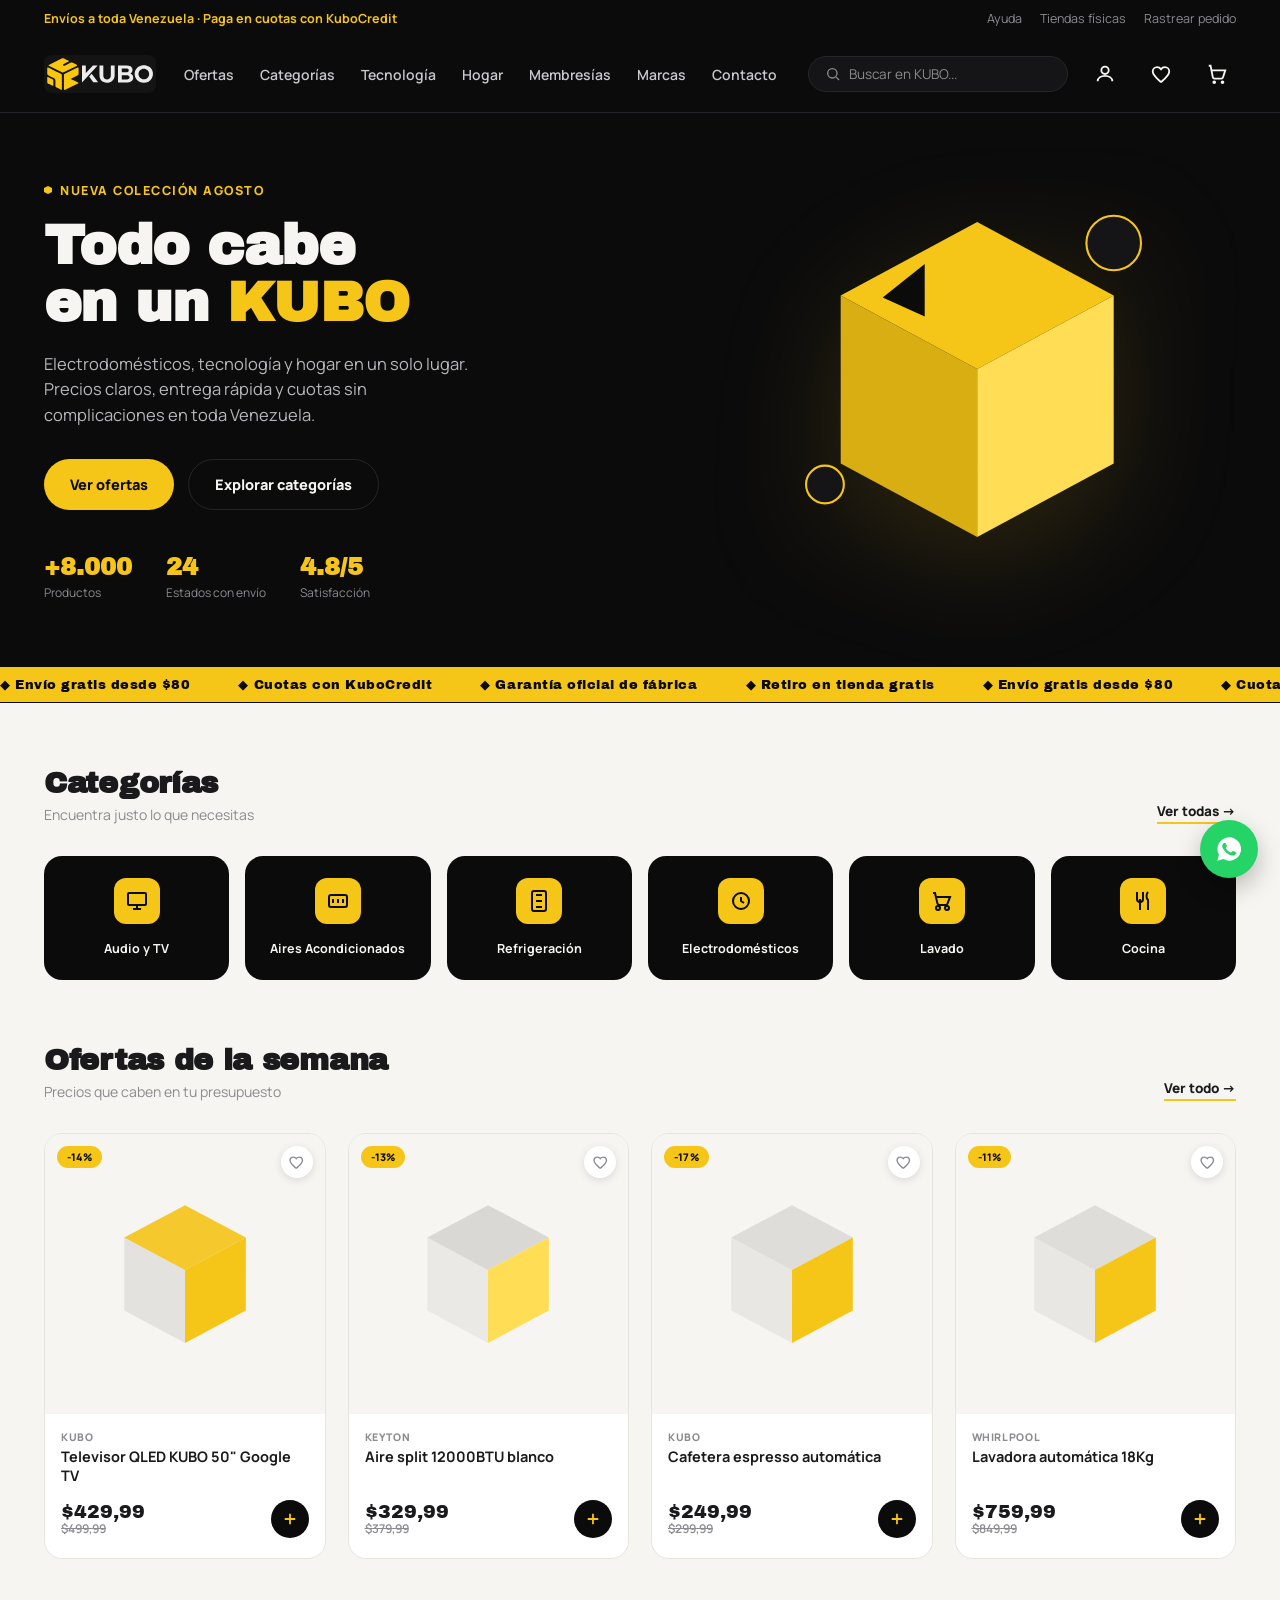
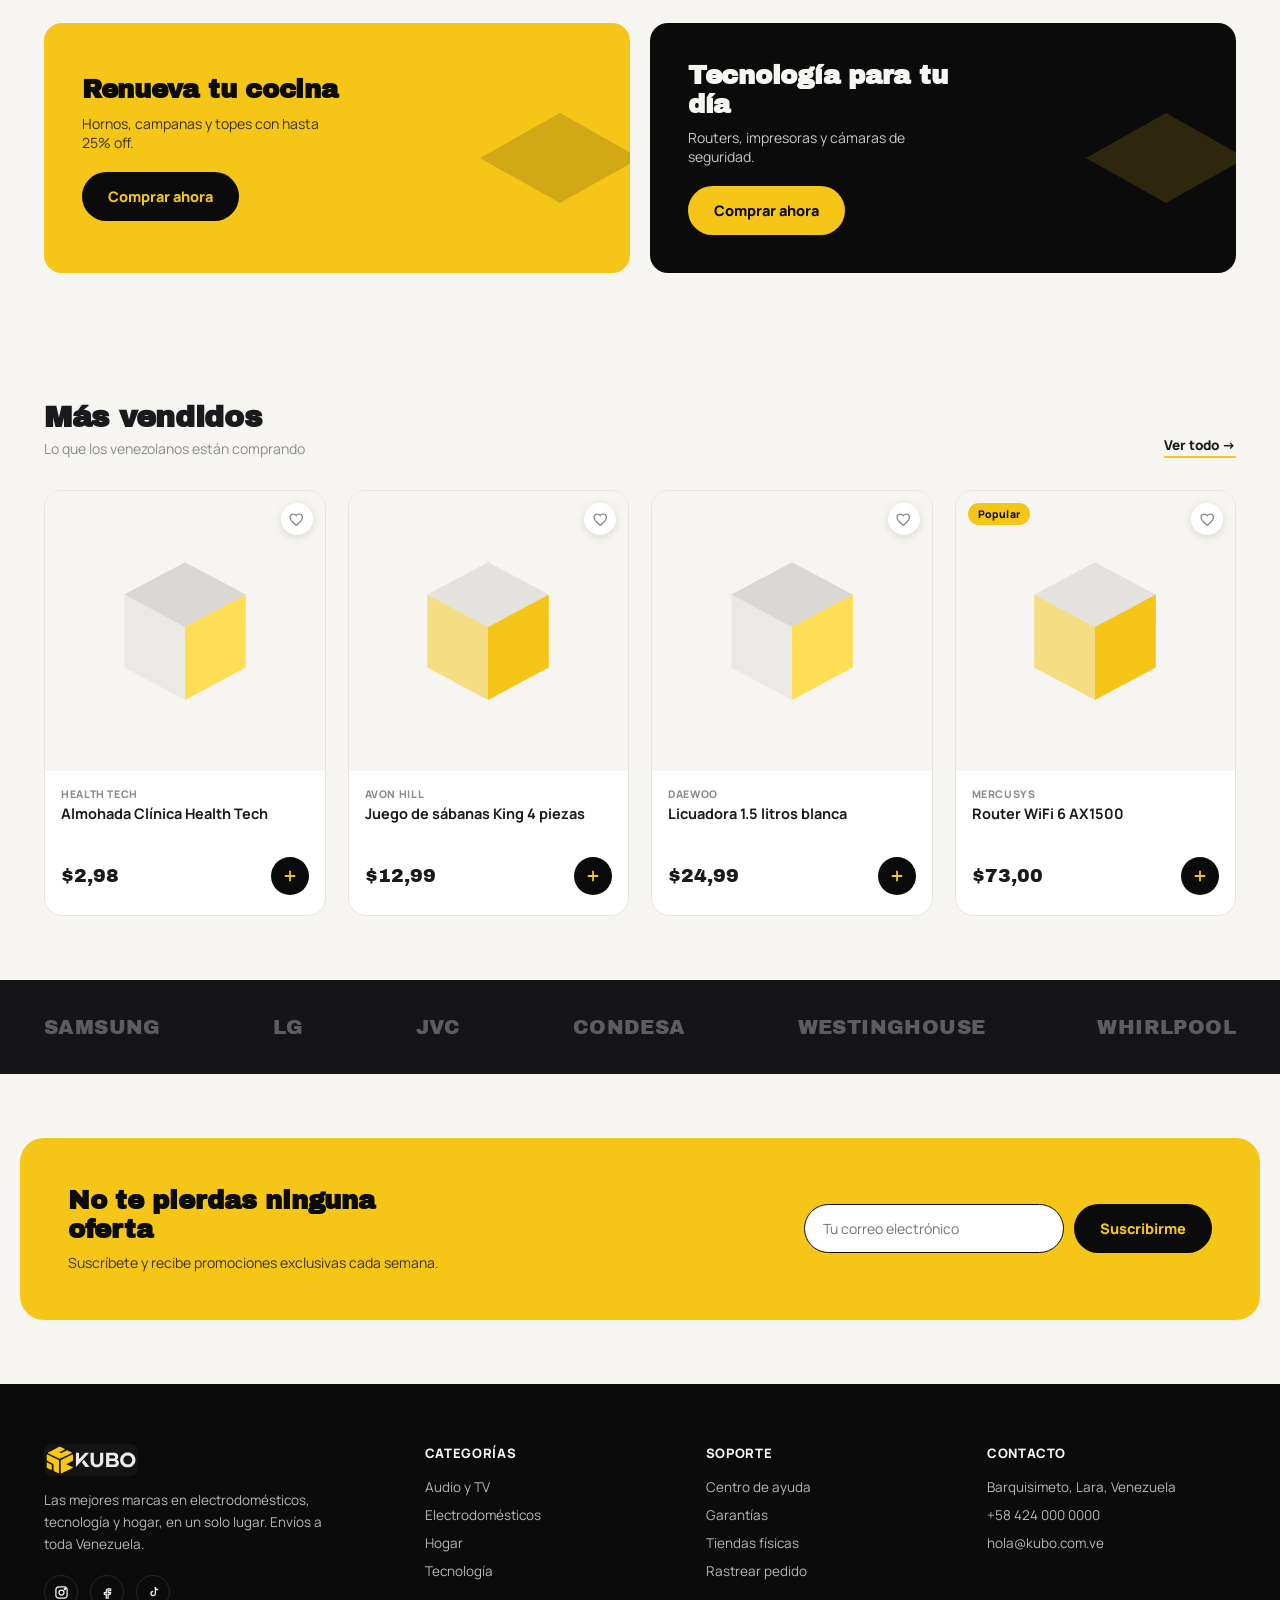
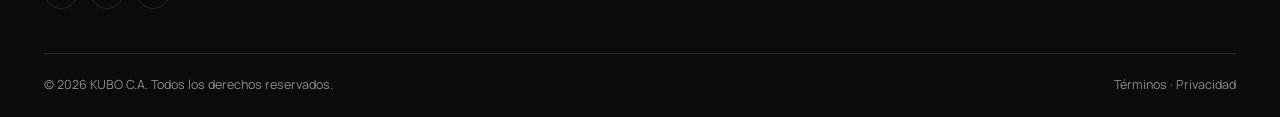
==== commit d41e8648: "Add files via upload" ====
--- a/index.html
+++ b/index.html
@@ -3,9 +3,57 @@
 <head>
 <meta charset="UTF-8">
 <meta name="viewport" content="width=device-width, initial-scale=1">
-<title>KUBO — Todo en un solo cubo</title>
+<title>KUBO — Electrodomésticos, tecnología y hogar en Venezuela</title>
+<meta name="description" content="Compra electrodomésticos, tecnología y artículos para el hogar en KUBO. Envíos a toda Venezuela, paga en cuotas con KuboCredit. Las mejores marcas al mejor precio.">
+<link rel="canonical" href="https://tiendakubo.vercel.app/">
+<meta name="robots" content="index, follow">
+<meta name="google-site-verification" content="EJWK2HzGCRVM6Xzog-CmbrOzNgQ3yauu_tWcSEf-z9Q" />
+
+<meta property="og:type" content="website">
+<meta property="og:site_name" content="KUBO">
+<meta property="og:title" content="KUBO — Electrodomésticos, tecnología y hogar en Venezuela">
+<meta property="og:description" content="Compra electrodomésticos, tecnología y artículos para el hogar en KUBO. Envíos a toda Venezuela, paga en cuotas con KuboCredit.">
+<meta property="og:url" content="https://tiendakubo.vercel.app/">
+<meta property="og:image" content="https://tiendakubo.vercel.app/assets/logo-kubo.svg">
+<meta property="og:locale" content="es_VE">
+<meta name="twitter:card" content="summary_large_image">
+<meta name="twitter:title" content="KUBO — Electrodomésticos, tecnología y hogar en Venezuela">
+<meta name="twitter:description" content="Compra electrodomésticos, tecnología y artículos para el hogar en KUBO. Envíos a toda Venezuela.">
+<meta name="twitter:image" content="https://tiendakubo.vercel.app/assets/logo-kubo.svg">
+
 <link rel="icon" type="image/svg+xml" href="assets/logo-kubo.svg">
 <link rel="stylesheet" href="assets/style.css">
+<script type="application/ld+json">
+{
+  "@context": "https://schema.org",
+  "@type": "OnlineStore",
+  "name": "KUBO",
+  "url": "https://tiendakubo.vercel.app/",
+  "logo": "https://tiendakubo.vercel.app/assets/logo-kubo.svg",
+  "description": "Tienda en línea de electrodomésticos, tecnología y hogar con envíos a toda Venezuela.",
+  "address": {
+    "@type": "PostalAddress",
+    "addressLocality": "Barquisimeto",
+    "addressRegion": "Lara",
+    "addressCountry": "VE"
+  },
+  "areaServed": "VE",
+  "sameAs": []
+}
+</script>
+<script type="application/ld+json">
+{
+  "@context": "https://schema.org",
+  "@type": "WebSite",
+  "name": "KUBO",
+  "url": "https://tiendakubo.vercel.app/",
+  "potentialAction": {
+    "@type": "SearchAction",
+    "target": "https://tiendakubo.vercel.app/catalogo.html?q={search_term_string}",
+    "query-input": "required name=search_term_string"
+  }
+}
+</script>
 </head>
 <body>
 
@@ -23,8 +71,7 @@
 <header class="site">
   <div class="wrap hd-row">
     <a class="logo" href="index.html">
-      <img src="assets/logo-kubo.svg" alt="KUBO" class="logo-img">
-      <span>KUBO</span>
+      <img src="assets/logo-kubo-full.svg" alt="KUBO" class="logo-img-full">
     </a>
     <nav class="main">
       <a href="catalogo.html">Ofertas</a>
@@ -188,8 +235,7 @@
     <div class="f-grid">
       <div>
         <div class="f-logo">
-          <img src="assets/logo-kubo.svg" alt="KUBO" class="logo-img">
-          <span>KUBO</span>
+          <img src="assets/logo-kubo-full.svg" alt="KUBO" class="logo-img-full logo-img-footer">
         </div>
         <p class="desc">Las mejores marcas en electrodomésticos, tecnología y hogar, en un solo lugar. Envíos a toda Venezuela.</p>
         <div class="f-social">
--- a/assets/style.css
+++ b/assets/style.css
@@ -36,6 +36,7 @@
 .hd-row{display:flex;align-items:center;justify-content:space-between;gap:28px;height:76px;}
 .logo{display:flex;align-items:center;gap:10px;flex-shrink:0;}
 .logo svg,.logo-img{width:38px;height:38px;border-radius:9px;display:block;}
+.logo-img-full{height:38px;width:auto;border-radius:8px;display:block;}
 .logo span{font-family:'Archivo Black',sans-serif;color:var(--paper);font-size:22px;letter-spacing:0.02em;}
 nav.main{display:flex;gap:26px;flex:1;}
 nav.main a{color:#C9C9CD;font-size:14px;font-weight:600;white-space:nowrap;transition:color .15s;}
@@ -56,6 +57,7 @@
   .icon-btn{width:32px;height:32px;}
   .icon-btn svg{width:19px;height:19px;}
   .logo svg,.logo-img{width:32px;height:32px;}
+  .logo-img-full{height:32px;}
   .logo span{font-size:18px;}
   .burger svg{width:22px;height:22px;}
 }
@@ -112,7 +114,8 @@
 .section-head a.viewall{font-weight:800;font-size:13.5px;border-bottom:2px solid var(--yellow);padding-bottom:2px;flex-shrink:0;}
 @media(max-width:600px){.section{padding:44px 0;}.section-head h2{font-size:24px;}}
 
-.cat-grid{display:grid;grid-template-columns:repeat(6,1fr);gap:16px;}
+.cat-grid{display:grid;grid-template-columns:repeat(6,1fr);gap:16px;min-width:0;}
+.cat-grid > *{min-width:0;}
 .cat-card{background:var(--black);border-radius:var(--radius);padding:22px 16px;text-align:center;transition:transform .18s,background .18s;}
 .cat-card:hover{transform:translateY(-4px);background:var(--black-2);}
 .cat-card .ic{width:46px;height:46px;margin:0 auto 12px;background:var(--yellow);border-radius:12px;display:flex;align-items:center;justify-content:center;}
@@ -122,7 +125,8 @@
 @media(max-width:520px){.cat-grid{grid-template-columns:repeat(3,1fr);gap:10px;}.cat-card{padding:16px 8px;}.cat-card span{font-size:11px;}}
 @media(max-width:360px){.cat-grid{grid-template-columns:repeat(2,1fr);}}
 
-.prod-grid{display:grid;grid-template-columns:repeat(4,1fr);gap:22px;}
+.prod-grid{display:grid;grid-template-columns:repeat(4,1fr);gap:22px;min-width:0;}
+.prod-grid > *{min-width:0;}
 .card{background:#fff;border-radius:var(--radius);overflow:hidden;border:1px solid #E7E5DF;transition:box-shadow .2s,transform .2s;position:relative;}
 .card:hover{transform:translateY(-4px);box-shadow:0 18px 40px rgba(0,0,0,0.08);}
 .card .tag{position:absolute;top:12px;left:12px;background:var(--yellow);color:var(--black);font-size:10.5px;font-weight:800;padding:4px 10px;border-radius:100px;z-index:2;letter-spacing:.02em;}
@@ -177,6 +181,7 @@
 .f-grid{display:grid;grid-template-columns:1.4fr 1fr 1fr 1fr;gap:32px;}
 .f-logo{display:flex;align-items:center;gap:10px;margin-bottom:14px;}
 .f-logo svg,.f-logo .logo-img{width:30px;height:30px;border-radius:8px;display:block;}
+.logo-img-footer{height:32px;width:auto;}
 .f-logo span{font-family:'Archivo Black';color:var(--paper);font-size:18px;}
 footer p.desc{font-size:13.5px;line-height:1.6;max-width:280px;}
 footer h4{color:var(--paper);font-size:13px;font-weight:800;letter-spacing:.05em;text-transform:uppercase;margin-bottom:16px;}
@@ -200,7 +205,8 @@
 .reveal{opacity:0;transform:translateY(18px);transition:opacity .6s ease,transform .6s ease;}
 .reveal.show{opacity:1;transform:translateY(0);}
 
-.catalog-layout{display:grid;grid-template-columns:272px 1fr;gap:32px;align-items:start;}
+.catalog-layout{display:grid;grid-template-columns:272px 1fr;gap:32px;align-items:start;min-width:0;}
+.catalog-layout > *{min-width:0;}
 .filters{background:#fff;border:1px solid #EBE9E3;border-radius:var(--radius);padding:22px;position:sticky;top:96px;box-shadow:0 1px 2px rgba(20,20,22,0.03);}
 .filters-head{display:flex;align-items:center;justify-content:space-between;margin-bottom:4px;}
 .filters-head h2{font-family:'Archivo Black';font-size:16px;}
@@ -262,7 +268,8 @@
 .empty-state h3{font-family:'Archivo Black';font-size:20px;margin-bottom:8px;}
 .empty-state p{color:var(--muted);font-size:14px;margin-bottom:20px;}
 
-.pd-grid{display:grid;grid-template-columns:1fr 1fr;gap:52px;align-items:start;}
+.pd-grid{display:grid;grid-template-columns:1fr 1fr;gap:52px;align-items:start;min-width:0;}
+.pd-grid > *{min-width:0;}
 .pd-gallery{background:#fff;border:1px solid #E7E5DF;border-radius:var(--radius);aspect-ratio:1/1;display:flex;align-items:center;justify-content:center;padding:50px;position:sticky;top:96px;}
 .pd-gallery svg{width:75%;height:75%;}
 .pd-brand{font-size:12px;font-weight:800;color:var(--muted);letter-spacing:.06em;text-transform:uppercase;}
@@ -284,7 +291,8 @@
 .pd-meta svg{width:20px;height:20px;color:var(--black);flex-shrink:0;}
 @media(max-width:900px){.pd-grid{grid-template-columns:1fr;gap:28px;}.pd-gallery{position:static;}.pd-name{font-size:24px;}.pd-price .now{font-size:28px;}}
 
-.cart-layout{display:grid;grid-template-columns:1fr 340px;gap:32px;align-items:start;}
+.cart-layout{display:grid;grid-template-columns:1fr 340px;gap:32px;align-items:start;min-width:0;}
+.cart-layout > *{min-width:0;}
 .cart-item{display:grid;grid-template-columns:90px 1fr auto;gap:16px;align-items:center;background:#fff;border:1px solid #E7E5DF;border-radius:var(--radius);padding:16px;margin-bottom:14px;}
 .cart-item .imgbox{background:var(--paper);border-radius:12px;aspect-ratio:1/1;display:flex;align-items:center;justify-content:center;padding:12px;}
 .cart-item .imgbox svg{width:100%;height:100%;}
@@ -357,7 +365,8 @@
 .step-success .ic svg{width:30px;height:30px;color:var(--black);}
 @media(max-width:480px){.auth-card{padding:30px 22px;}}
 
-.acc-layout{display:grid;grid-template-columns:270px 1fr;gap:32px;align-items:start;}
+.acc-layout{display:grid;grid-template-columns:270px 1fr;gap:32px;align-items:start;min-width:0;}
+.acc-layout > *{min-width:0;}
 .acc-side{background:#fff;border:1px solid #EBE9E3;border-radius:var(--radius);padding:22px;position:sticky;top:96px;}
 .acc-profile{display:flex;align-items:center;gap:12px;padding-bottom:20px;margin-bottom:16px;border-bottom:1px solid #F0EEE8;}
 .acc-avatar{width:48px;height:48px;border-radius:50%;background:var(--black);color:var(--yellow);display:flex;align-items:center;justify-content:center;font-family:'Archivo Black';font-size:16px;flex-shrink:0;}
@@ -425,14 +434,24 @@
 .acc-tab{display:none;}
 .acc-tab.active{display:block;}
 @media(max-width:900px){
-  .acc-layout{grid-template-columns:1fr;}
-  .acc-side{position:static;}
-  .acc-nav{flex-direction:row;overflow-x:auto;gap:8px;padding-bottom:4px;}
-  .acc-nav button{white-space:nowrap;}
+  .acc-layout{grid-template-columns:1fr;gap:16px;}
+  .acc-side{position:static;padding:16px;}
+  .acc-profile{padding-bottom:16px;margin-bottom:14px;}
+  .acc-nav{flex-direction:row;overflow-x:auto;gap:8px;padding-bottom:2px;flex-wrap:nowrap;scrollbar-width:none;-ms-overflow-style:none;max-width:100%;}
+  .acc-nav::-webkit-scrollbar{display:none;}
+  .acc-nav button{white-space:nowrap;flex-shrink:0;background:var(--paper);border-radius:100px;padding:10px 16px;gap:8px;}
+  .acc-nav button svg{width:16px;height:16px;}
+  .acc-nav button.active{background:var(--black);color:var(--yellow);}
+  .acc-nav button:not(.active):not(.danger):hover{background:#EFEDE6;}
   .acc-nav .sep{display:none;}
+  .acc-nav button.danger{background:#FEECEC;order:99;}
   .balance-card .amt{font-size:34px;}
 }
 @media(max-width:480px){
+  .acc-side{padding:14px;}
+  .acc-avatar{width:40px;height:40px;font-size:14px;}
+  .acc-profile .nm{font-size:13.5px;}
+  .acc-profile .em{font-size:11px;}
   .balance-card{padding:24px 20px;}
   .balance-card .amt{font-size:28px;}
   .balance-card .actions{flex-direction:column;}
@@ -497,12 +516,8 @@
 .mem-hero .eyebrow{justify-content:center;}
 .mem-hero h1{font-family:'Archivo Black';font-size:42px;letter-spacing:-0.01em;max-width:640px;margin:0 auto;line-height:1.08;}
 .mem-hero p{color:#B7B7BC;font-size:15.5px;max-width:520px;margin:16px auto 0;line-height:1.6;}
-.billing-toggle{display:inline-flex;align-items:center;gap:4px;background:var(--black-2);border:1px solid var(--line);border-radius:100px;padding:5px;margin-top:30px;}
-.billing-toggle button{padding:9px 20px;border-radius:100px;border:none;background:none;color:#B7B7BC;font-weight:800;font-size:13px;cursor:pointer;transition:background .2s,color .2s;position:relative;}
-.billing-toggle button.active{background:var(--yellow);color:var(--black);}
-.billing-toggle .save{position:absolute;top:-11px;right:-6px;background:#2FB86E;color:#fff;font-size:9px;font-weight:800;padding:2px 7px;border-radius:100px;white-space:nowrap;}
-
-.plans-grid{display:grid;grid-template-columns:repeat(3,1fr);gap:22px;margin-top:-40px;position:relative;z-index:2;}
+.plans-grid{display:grid;grid-template-columns:repeat(3,1fr);gap:22px;margin-top:16px;position:relative;z-index:2;min-width:0;}
+.plans-grid > *{min-width:0;}
 .plan-card{background:#fff;border:1px solid #EBE9E3;border-radius:22px;padding:30px 28px;display:flex;flex-direction:column;box-shadow:0 20px 45px rgba(20,20,22,0.05);}
 .plan-card.featured{background:var(--black);color:var(--paper);border-color:var(--black);transform:translateY(-14px);box-shadow:0 30px 60px rgba(20,20,22,0.25);}
 .plan-badge{align-self:flex-start;background:var(--yellow);color:var(--black);font-size:10.5px;font-weight:800;padding:5px 13px;border-radius:100px;margin-bottom:16px;letter-spacing:.03em;}
@@ -560,11 +575,70 @@
   .mem-hero{padding:44px 0 40px;}
   .mem-hero h1{font-size:24px;}
   .mem-hero p{font-size:14px;}
-  .billing-toggle{flex-direction:column;padding:6px;width:100%;max-width:280px;}
-  .billing-toggle button{width:100%;}
-  .billing-toggle .save{position:static;display:inline-block;margin-left:8px;}
   .plan-card{padding:24px 20px;}
   .plan-price .num{font-size:30px;}
   .mem-cta{padding:32px 22px;}
   .mem-cta h3{font-size:21px;}
-}
+  .mem-cta p{font-size:13px;}
+  .mem-cta .btn{width:100%;justify-content:center;}
+  .compare-table th,.compare-table td{padding:12px 10px;font-size:12.5px;}
+  .compare-table td:first-child,.compare-table th:first-child{min-width:170px;}
+  .faq-q{font-size:13.5px;gap:10px;}
+  .plan-features li{font-size:13px;}
+}
+
+.pd-media{display:flex;gap:14px;position:sticky;top:96px;}
+.pd-thumbs{display:flex;flex-direction:column;gap:10px;width:72px;flex-shrink:0;}
+.pd-thumb{background:#fff;border:2px solid #E7E5DF;border-radius:12px;aspect-ratio:1/1;display:flex;align-items:center;justify-content:center;padding:10px;cursor:pointer;transition:border-color .15s;}
+.pd-thumb svg{width:100%;height:100%;}
+.pd-thumb.active{border-color:var(--black);}
+.pd-thumb:hover{border-color:#B8B6AE;}
+.pd-main-wrap{flex:1;position:relative;}
+.pd-main{background:#fff;border:1px solid #E7E5DF;border-radius:var(--radius);aspect-ratio:1/1;display:flex;align-items:center;justify-content:center;padding:50px;position:relative;overflow:hidden;cursor:zoom-in;}
+.pd-main svg{width:75%;height:75%;transition:transform .2s;}
+.pd-main.flipped svg{transform:scaleX(-1);}
+.pd-zoom-btn{position:absolute;bottom:16px;right:16px;width:42px;height:42px;border-radius:50%;background:#fff;border:1px solid #E7E5DF;display:flex;align-items:center;justify-content:center;box-shadow:0 4px 14px rgba(0,0,0,0.1);cursor:pointer;z-index:2;transition:transform .15s,background .15s;}
+.pd-zoom-btn:hover{transform:scale(1.08);background:var(--paper);}
+.pd-zoom-btn svg{width:19px;height:19px;color:var(--ink);}
+.pd-tag-badge{position:absolute;top:14px;left:14px;background:var(--yellow);color:var(--black);font-size:11px;font-weight:800;padding:5px 12px;border-radius:100px;z-index:2;}
+
+.lightbox{position:fixed;inset:0;background:rgba(11,11,12,0.92);z-index:200;display:none;align-items:center;justify-content:center;}
+.lightbox.open{display:flex;}
+.lightbox-img{width:min(70vw,560px);height:min(70vw,560px);display:flex;align-items:center;justify-content:center;padding:30px;}
+.lightbox-img svg{width:100%;height:100%;}
+.lightbox-img.flipped svg{transform:scaleX(-1);}
+.lightbox-close{position:absolute;top:24px;right:24px;width:44px;height:44px;border-radius:50%;background:rgba(255,255,255,0.1);border:none;color:#fff;display:flex;align-items:center;justify-content:center;cursor:pointer;transition:background .15s;}
+.lightbox-close:hover{background:rgba(255,255,255,0.2);}
+.lightbox-close svg{width:20px;height:20px;}
+.lightbox-nav{position:absolute;top:50%;transform:translateY(-50%);width:48px;height:48px;border-radius:50%;background:rgba(255,255,255,0.1);border:none;color:#fff;display:flex;align-items:center;justify-content:center;cursor:pointer;transition:background .15s;}
+.lightbox-nav:hover{background:rgba(255,255,255,0.2);}
+.lightbox-nav svg{width:22px;height:22px;}
+.lightbox-prev{left:24px;}
+.lightbox-next{right:24px;}
+.lightbox-counter{position:absolute;bottom:24px;left:50%;transform:translateX(-50%);color:#B7B7BC;font-size:12.5px;font-weight:700;}
+
+.pd-extra{display:grid;grid-template-columns:1.3fr 1fr;gap:22px;margin-top:22px;}
+.pd-extra-block{background:#fff;border:1px solid #E7E5DF;border-radius:var(--radius);padding:24px 26px;}
+.pd-extra-block h3{font-family:'Archivo Black';font-size:16px;margin-bottom:16px;}
+.spec-row{display:flex;justify-content:space-between;gap:12px;padding:11px 0;border-bottom:1px solid #F4F2EC;font-size:13.5px;}
+.spec-row:last-child{border-bottom:none;}
+.spec-row .k{color:var(--muted);font-weight:600;}
+.spec-row .v{font-weight:800;color:var(--ink);text-align:right;}
+.feature-list{list-style:none;display:flex;flex-direction:column;gap:13px;}
+.feature-list li{display:flex;align-items:flex-start;gap:10px;font-size:13.5px;line-height:1.45;color:#3A3A3D;}
+.feature-list li svg{width:17px;height:17px;color:var(--yellow);background:var(--black);border-radius:50%;padding:3px;flex-shrink:0;margin-top:1px;}
+
+@media(max-width:900px){
+  .pd-media{position:static;flex-direction:column-reverse;}
+  .pd-thumbs{flex-direction:row;width:auto;overflow-x:auto;}
+  .pd-thumb{width:64px;flex-shrink:0;}
+  .pd-extra{grid-template-columns:1fr;margin-top:16px;}
+}
+@media(max-width:480px){
+  .pd-main{padding:34px;}
+  .lightbox-img{width:88vw;height:88vw;padding:16px;}
+  .lightbox-nav{width:40px;height:40px;}
+  .lightbox-prev{left:10px;}
+  .lightbox-next{right:10px;}
+  .pd-extra-block{padding:20px;}
+}
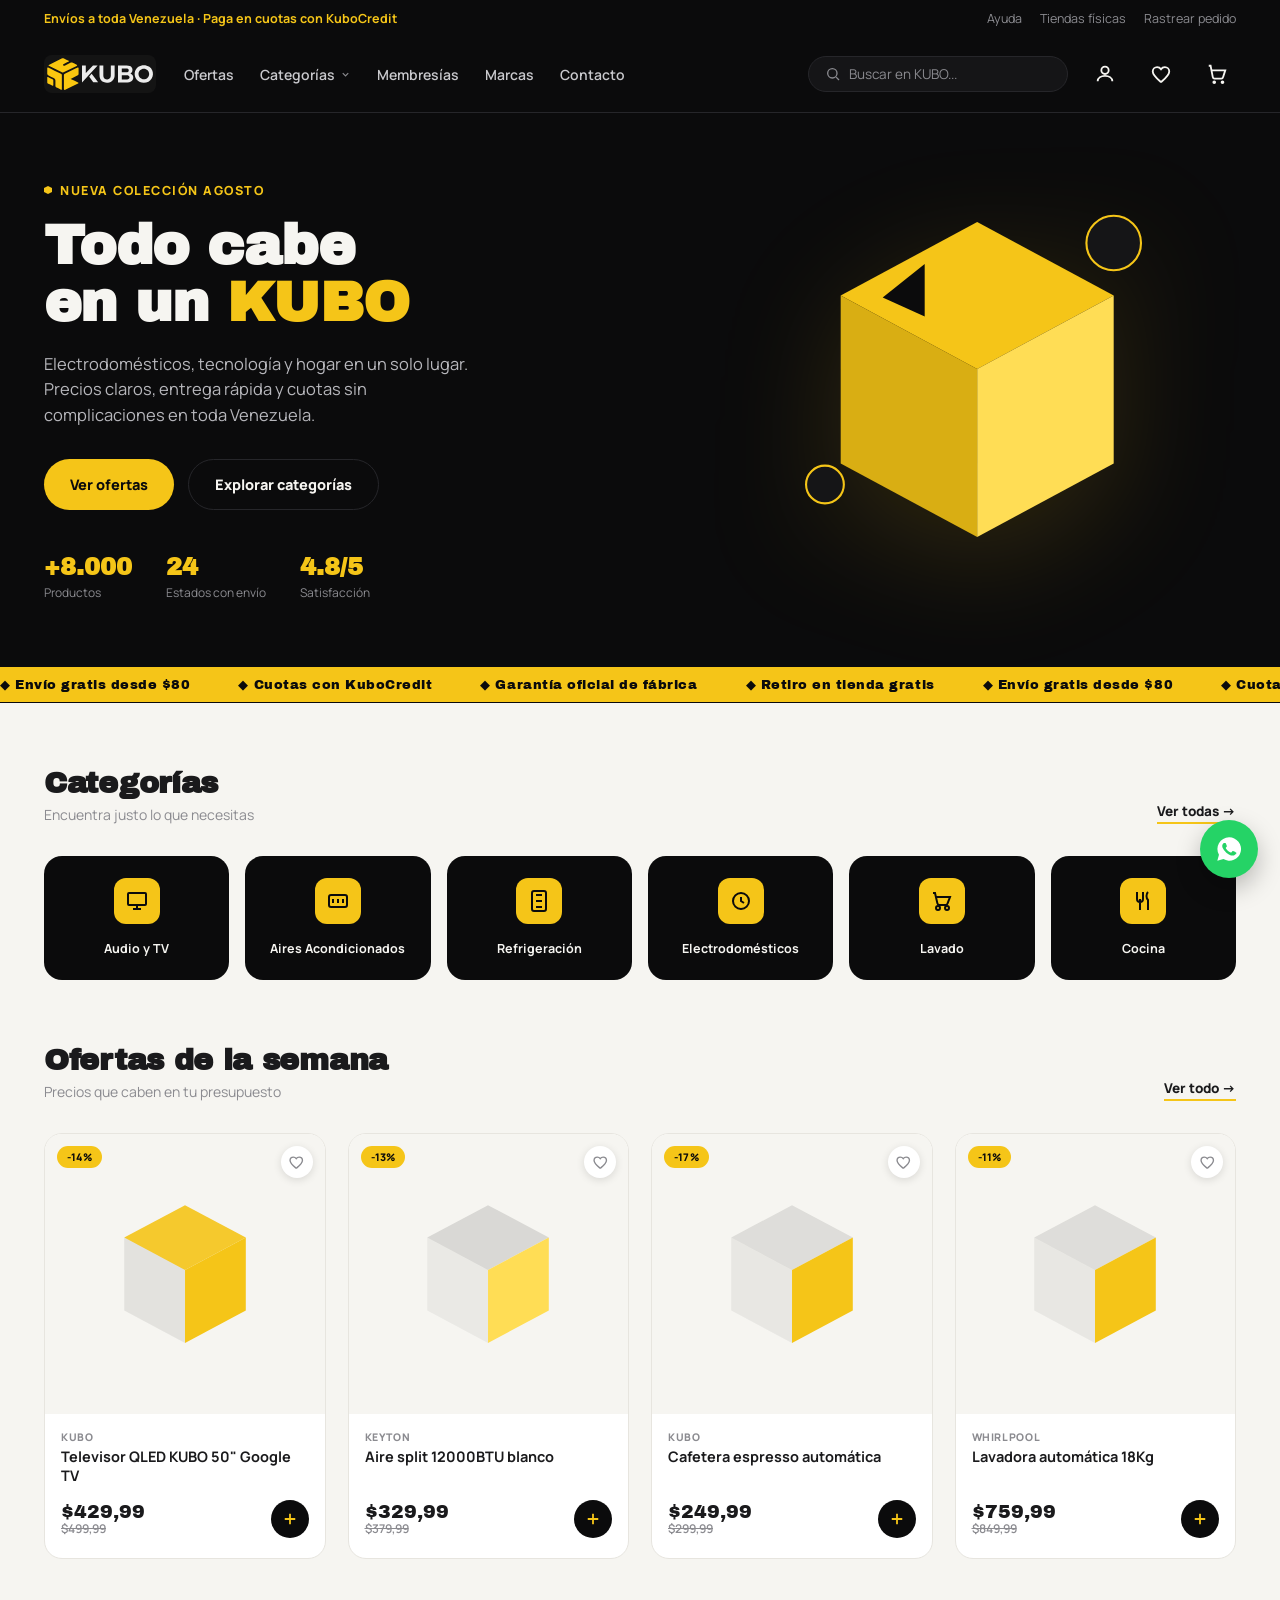
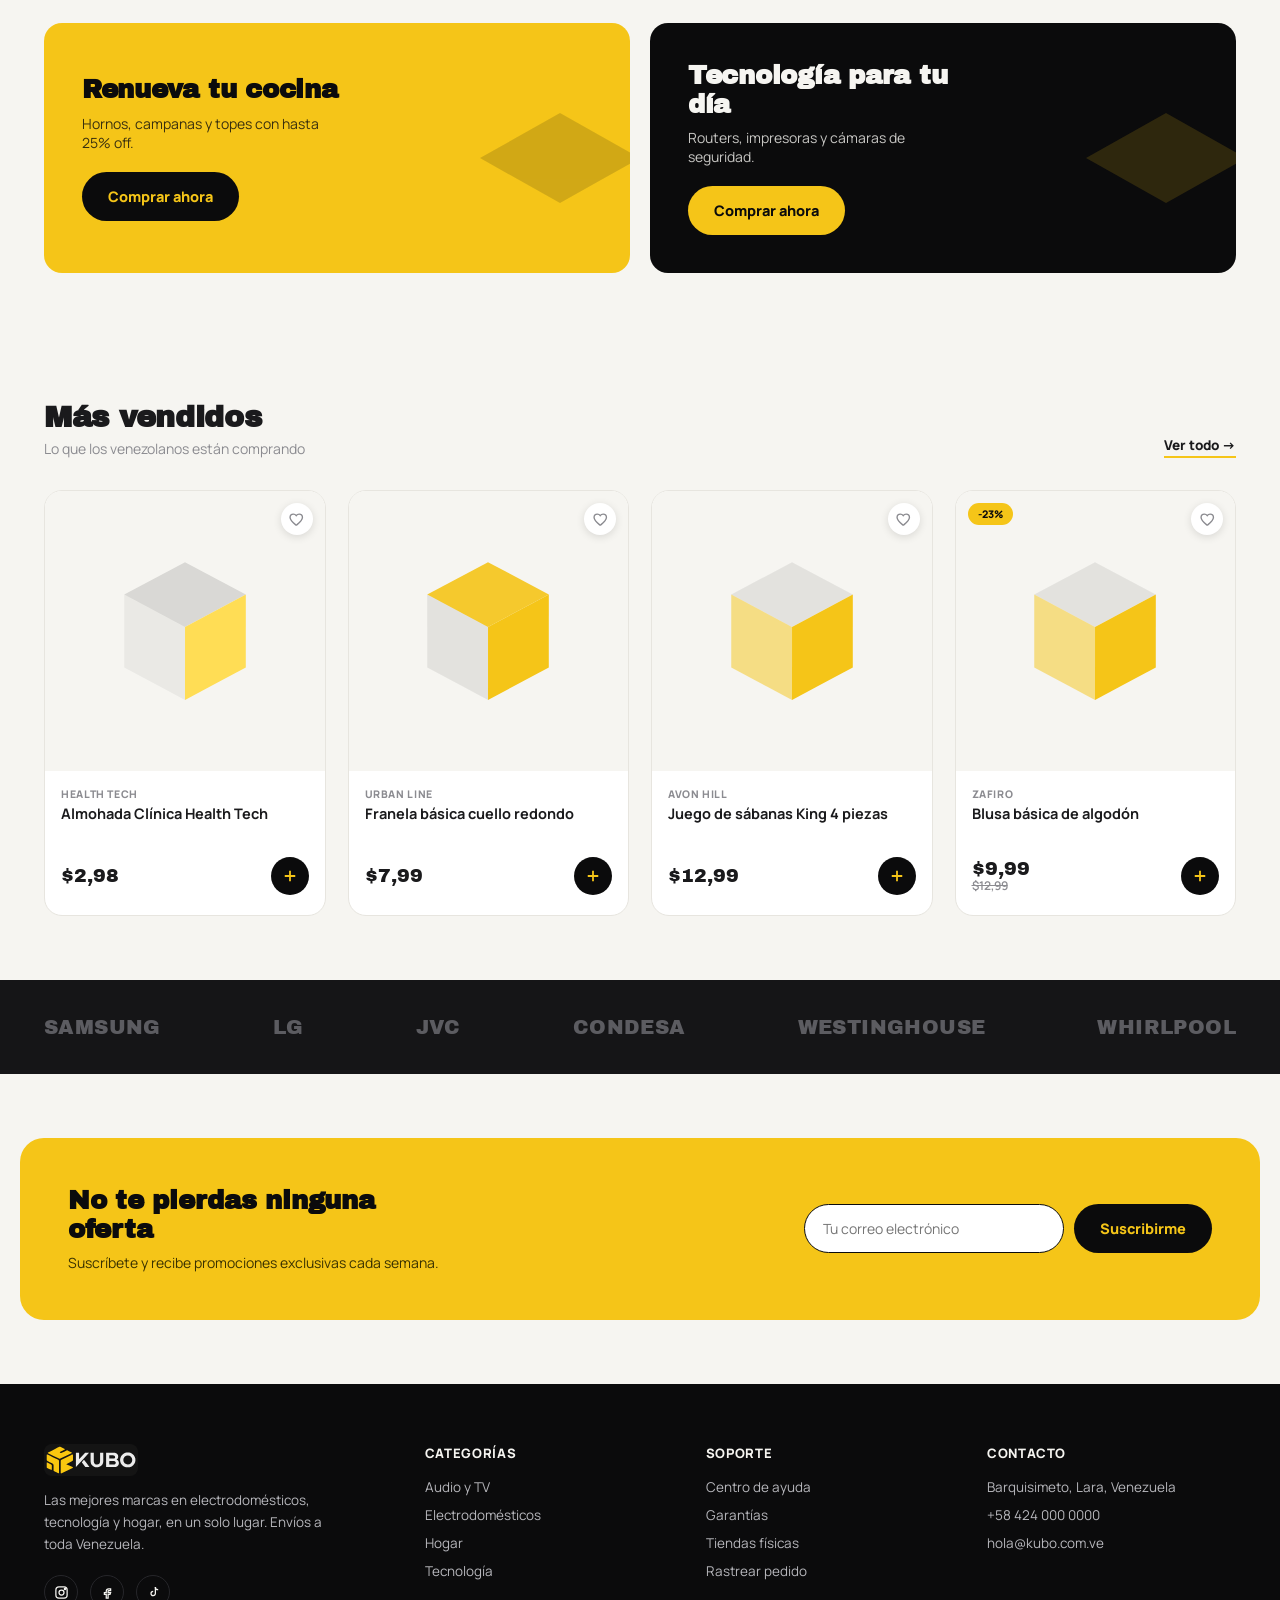
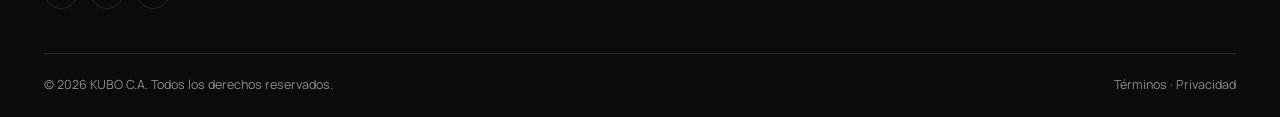
==== commit 80ec0ddb: "Add files via upload" ====
--- a/index.html
+++ b/index.html
@@ -75,9 +75,10 @@
     </a>
     <nav class="main">
       <a href="catalogo.html">Ofertas</a>
-      <a href="catalogo.html">Categorías</a>
-      <a href="catalogo.html?categoria=tecnologia">Tecnología</a>
-      <a href="catalogo.html?categoria=hogar">Hogar</a>
+      <div class="nav-item-mega">
+        <a href="catalogo.html" class="nav-link-mega">Categorías <svg viewBox="0 0 24 24" fill="none" stroke="currentColor" stroke-width="2.6"><path d="M6 9l6 6 6-6"/></svg></a>
+        <div class="mega-panel" id="megaPanel"></div>
+      </div>
       <a href="membresias.html">Membresías</a>
       <a href="#marcas">Marcas</a>
       <a href="#contacto">Contacto</a>
@@ -108,9 +109,7 @@
       <input type="text" placeholder="Buscar en KUBO..." data-search-input>
     </div>
     <a href="catalogo.html">Ofertas</a>
-    <a href="catalogo.html">Categorías</a>
-    <a href="catalogo.html?categoria=tecnologia">Tecnología</a>
-    <a href="catalogo.html?categoria=hogar">Hogar</a>
+    <div id="mobileCatList"></div>
     <a href="membresias.html">Membresías</a>
     <a href="favoritos.html">Favoritos</a>
     <a href="carrito.html">Carrito</a>
--- a/assets/style.css
+++ b/assets/style.css
@@ -642,3 +642,29 @@
   .lightbox-next{right:10px;}
   .pd-extra-block{padding:20px;}
 }
+
+.nav-item-mega{position:relative;display:flex;align-items:center;}
+.nav-link-mega{display:flex;align-items:center;gap:5px;cursor:pointer;}
+.nav-link-mega svg{width:11px;height:11px;transition:transform .2s;color:#8A8A8E;}
+.nav-item-mega:hover .nav-link-mega svg{transform:rotate(180deg);color:var(--yellow);}
+.mega-panel{position:absolute;top:100%;left:50%;transform:translateX(-50%) translateY(8px);width:520px;background:#fff;border-radius:18px;box-shadow:0 24px 60px rgba(0,0,0,0.18);padding:26px 28px;display:grid;grid-template-columns:1fr 1fr 0.9fr;gap:8px;opacity:0;visibility:hidden;pointer-events:none;transition:opacity .18s ease,transform .18s ease,visibility .18s;z-index:80;}
+.nav-item-mega:hover .mega-panel{opacity:1;visibility:visible;pointer-events:auto;transform:translateX(-50%) translateY(0);}
+.mega-panel::before{content:"";position:absolute;top:-6px;left:50%;transform:translateX(-50%) rotate(45deg);width:12px;height:12px;background:#fff;}
+.mega-col h4{font-size:10.5px;font-weight:800;letter-spacing:.07em;text-transform:uppercase;color:var(--muted);margin-bottom:12px;padding:0 10px;}
+.mega-link{display:flex;align-items:center;gap:10px;padding:9px 10px;border-radius:10px;font-size:13.5px;font-weight:600;color:#3A3A3D;transition:background .15s,color .15s;}
+.mega-link:hover{background:var(--paper);color:var(--black);}
+.mega-ic{width:26px;height:26px;border-radius:8px;background:var(--paper);display:flex;align-items:center;justify-content:center;flex-shrink:0;}
+.mega-link:hover .mega-ic{background:var(--yellow);}
+.mega-ic svg{width:14px;height:14px;color:var(--black);}
+.mega-promo{padding-left:14px;border-left:1px solid #F0EEE8;}
+.mega-promo-card{display:block;background:var(--black);border-radius:14px;padding:16px;color:#fff;transition:transform .15s;}
+.mega-promo-card:hover{transform:translateY(-2px);}
+.mega-promo-card span{font-family:'Archivo Black';font-size:14px;color:var(--yellow);display:block;}
+.mega-promo-card p{font-size:12px;color:#B7B7BC;margin-top:6px;line-height:1.4;}
+@media(max-width:1180px){.mega-panel{width:460px;}}
+
+.mcat-group{margin:10px 0 6px;}
+.mcat-label{display:block;font-size:10.5px;font-weight:800;letter-spacing:.07em;text-transform:uppercase;color:var(--muted);padding:8px 0 6px;}
+.mcat-link{display:flex;align-items:center;gap:10px;padding:9px 0;font-size:14px;font-weight:600;color:#C9C9CD;border-bottom:1px solid var(--line);}
+.mcat-link .mega-ic{background:var(--black-2);}
+.mcat-link .mega-ic svg{color:var(--yellow);}
